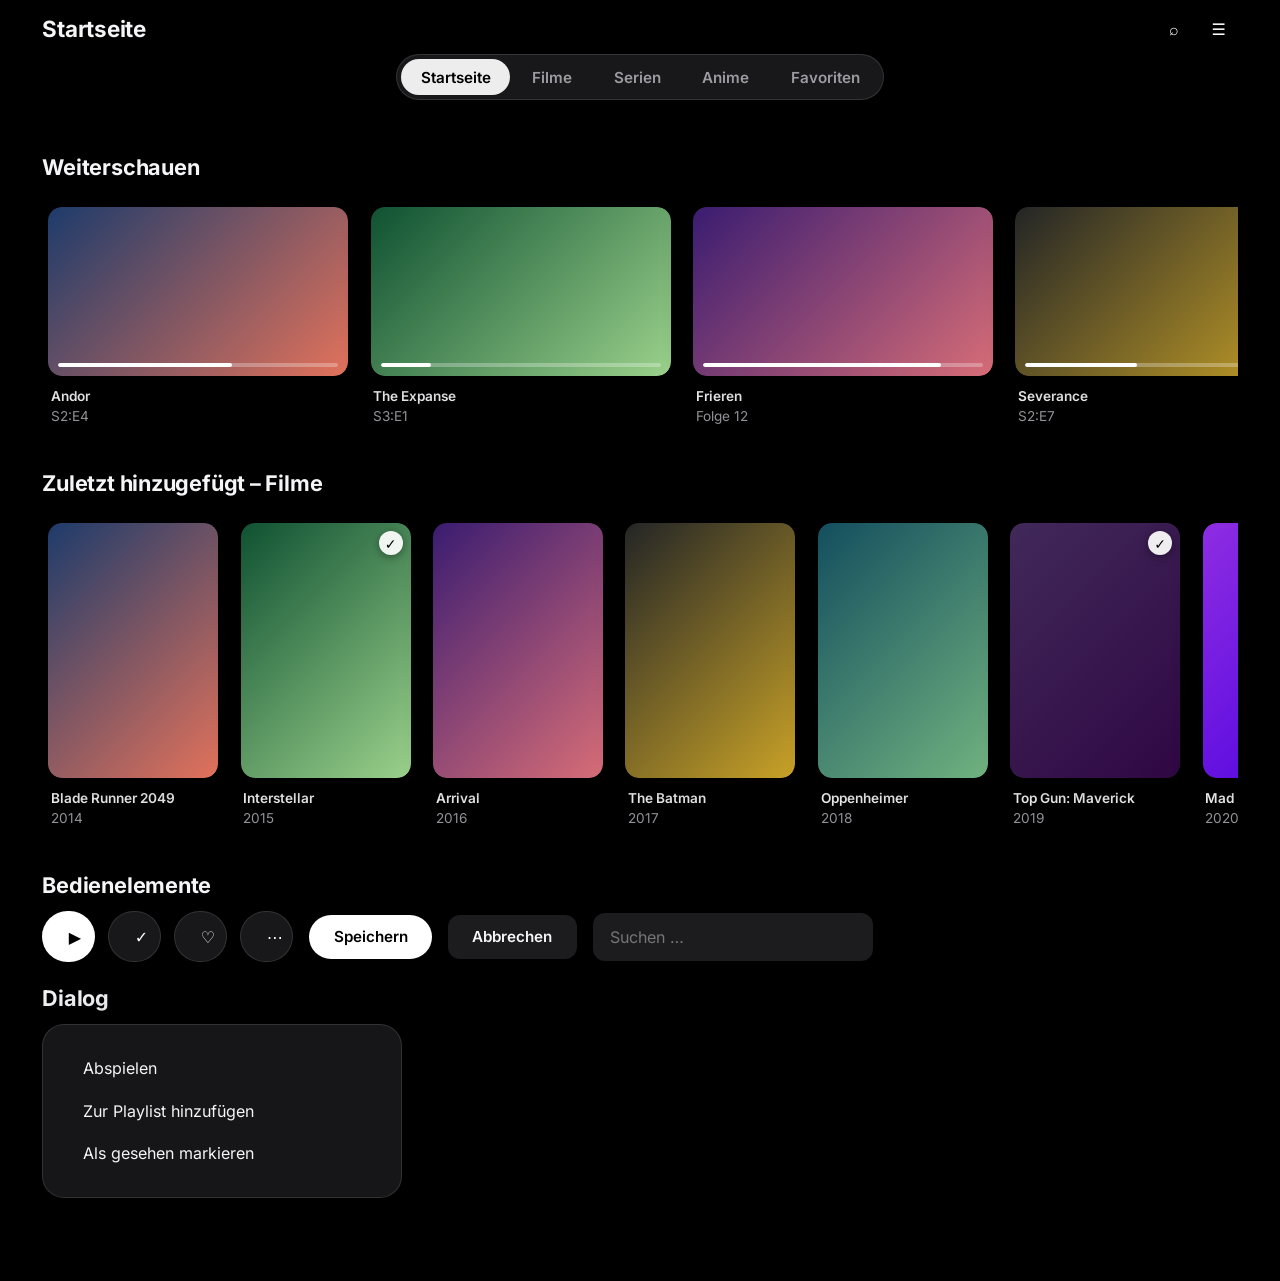
==== preview/index.html @ 48ceb6ac "Erstes Release: Apple-TV-Theme für Jellyfin Co-Authored-By: Claude Opus 5.5 <noreply@anthropic.com> " ====
<!doctype html>
<!--
    Vorschau-Seite: ahmt die Jellyfin-Startseite mit denselben CSS-Klassen nach,
    damit das Theme ohne laufenden Server getestet werden kann.
    Die Bilder sind Farbverläufe als Platzhalter.
    Öffnen: einfach im Browser (lokal) oder per „npx serve .“ im Repo-Ordner.
-->
<html lang="de" class="layout-desktop">
<head>
    <meta charset="utf-8">
    <meta name="viewport" content="width=device-width, initial-scale=1">
    <title>tvOS Theme – Vorschau</title>

    <!-- Minimales Grundgerüst, das Jellyfin sonst selbst mitbringt -->
    <style>
        * { box-sizing: border-box; }
        body { margin: 0; color: #fff; }
        .material-icons { font-family: inherit; font-style: normal; }
        .skinHeader { position: sticky; top: 0; z-index: 10; padding: 0.6em 3.3%; }
        .headerTop { display: flex; align-items: center; justify-content: space-between; }
        .pageTitle { margin: 0; font-size: 1.4em; }
        .headerRight { display: flex; gap: 0.4em; }
        .headerButton { width: 2.4em; height: 2.4em; border: 0; background: none; color: #fff; font-size: 1em; cursor: pointer; }
        .emby-tab-button { border: 0; background: none; font-size: 0.95em; cursor: pointer; }
        .page { padding: 1em 3.3% 4em; }
        .verticalSection { margin-top: 1.4em; }
        .sectionTitle { margin: 0 0 0.6em; }
        .itemsContainer { display: flex; gap: 1.4em; overflow-x: auto; padding: 14px 6px 22px; }
        .card { flex: 0 0 auto; outline: none; cursor: pointer; }
        .overflowBackdropCard { width: 300px; }
        .overflowPortraitCard { width: 170px; }
        .cardScalable { position: relative; }
        .cardPadder-backdrop { padding-bottom: 56.25%; }
        .cardPadder-portrait { padding-bottom: 150%; }
        .cardImageContainer { position: absolute; inset: 0; background-size: cover; }
        .innerCardFooter { position: absolute; left: 0; right: 0; bottom: 0; z-index: 2; }
        .itemProgressBarForeground { height: 100%; }
        .playedIndicator { position: absolute; top: 8px; right: 8px; z-index: 2; width: 24px; height: 24px; border-radius: 50%; display: grid; place-items: center; font-size: 14px; }
        .cardText { white-space: nowrap; overflow: hidden; text-overflow: ellipsis; padding: 0.15em 0.2em; }
        .demoRow { display: flex; gap: 1em; align-items: center; flex-wrap: wrap; }
        .emby-button { border: 0; padding: 0.8em 1.6em; font-size: 0.95em; cursor: pointer; }
        .emby-input { padding: 0.8em 1em; font-size: 1em; width: 280px; }
        .detailButton { width: 3.2em; height: 3.2em; color: #fff; font-size: 1em; cursor: pointer; }
        .mainDetailButtons { display: flex; gap: 0.8em; }
        .dialog { padding: 1.4em 1.6em; max-width: 360px; }
        .actionSheetMenuItem { display: block; padding: 0.7em 0.9em; }
    </style>

    <!-- Das eigentliche Theme -->
    <link rel="stylesheet" href="../theme/apple-tv.css">
</head>
<body>
<div class="backgroundContainer"></div>

<header class="skinHeader">
    <div class="headerTop">
        <h3 class="pageTitle">Startseite</h3>
        <div class="headerRight">
            <button class="headerButton">⌕</button>
            <button class="headerButton">☰</button>
        </div>
    </div>
    <div class="headerTabs sectionTabs">
        <div class="emby-tabs-slider">
            <button class="emby-tab-button emby-tab-button-active">Startseite</button>
            <button class="emby-tab-button">Filme</button>
            <button class="emby-tab-button">Serien</button>
            <button class="emby-tab-button">Anime</button>
            <button class="emby-tab-button">Favoriten</button>
        </div>
    </div>
</header>

<main class="page libraryPage">

    <div class="verticalSection">
        <h2 class="sectionTitle sectionTitle-cards">Weiterschauen</h2>
        <div class="itemsContainer" id="rowResume"></div>
    </div>

    <div class="verticalSection">
        <h2 class="sectionTitle sectionTitle-cards">Zuletzt hinzugefügt – Filme</h2>
        <div class="itemsContainer" id="rowMovies"></div>
    </div>

    <div class="verticalSection">
        <h2 class="sectionTitle">Bedienelemente</h2>
        <div class="demoRow">
            <div class="mainDetailButtons">
                <button class="emby-button detailButton btnPlay">▶</button>
                <button class="emby-button detailButton">✓</button>
                <button class="emby-button detailButton">♡</button>
                <button class="emby-button detailButton">⋯</button>
            </div>
            <button class="emby-button raised button-submit">Speichern</button>
            <button class="emby-button raised">Abbrechen</button>
            <input class="emby-input" placeholder="Suchen …">
        </div>
    </div>

    <div class="verticalSection">
        <h2 class="sectionTitle">Dialog</h2>
        <div class="dialog actionSheet">
            <span class="actionSheetMenuItem">Abspielen</span>
            <span class="actionSheetMenuItem">Zur Playlist hinzufügen</span>
            <span class="actionSheetMenuItem">Als gesehen markieren</span>
        </div>
    </div>
</main>

<script>
    // Platzhalter-Karten erzeugen (Verläufe statt echter Bilder)
    const farben = [
        ["#1d3b6b", "#e2725b"], ["#0f5132", "#9bd18b"], ["#3a1c71", "#d76d77"],
        ["#232526", "#c9a227"], ["#134e5e", "#71b280"], ["#41295a", "#2f0743"],
        ["#8e2de2", "#4a00e0"], ["#cb356b", "#bd3f32"]
    ];

    function karte(titel, info, typ, i, fortschritt) {
        const [a, b] = farben[i % farben.length];
        const padder = typ === "backdrop" ? "cardPadder-backdrop" : "cardPadder-portrait";
        const kartenTyp = typ === "backdrop" ? "overflowBackdropCard" : "overflowPortraitCard";
        const balken = fortschritt
            ? `<div class="innerCardFooter"><div class="itemProgressBar">
                 <div class="itemProgressBarForeground" style="width:${fortschritt}%"></div>
               </div></div>`
            : "";
        const gesehen = !fortschritt && i % 4 === 1
            ? `<div class="playedIndicator"><span class="material-icons">✓</span></div>`
            : "";
        return `
        <div class="card ${kartenTyp}" tabindex="0">
            <div class="cardBox cardBox-bottompadded">
                <div class="cardScalable">
                    <div class="cardPadder ${padder}"></div>
                    <div class="cardImageContainer" style="background:linear-gradient(135deg,${a},${b})"></div>
                    ${gesehen}${balken}
                </div>
                <div class="cardFooter">
                    <div class="cardText cardText-first">${titel}</div>
                    <div class="cardText">${info}</div>
                </div>
            </div>
        </div>`;
    }

    document.getElementById("rowResume").innerHTML = [
        ["Andor", "S2:E4", 62], ["The Expanse", "S3:E1", 18],
        ["Frieren", "Folge 12", 85], ["Severance", "S2:E7", 40],
        ["Dune: Part Two", "1 Std. 12 Min. übrig", 30]
    ].map((k, i) => karte(k[0], k[1], "backdrop", i, k[2])).join("");

    document.getElementById("rowMovies").innerHTML = [
        "Blade Runner 2049", "Interstellar", "Arrival", "The Batman",
        "Oppenheimer", "Top Gun: Maverick", "Mad Max: Fury Road", "Rogue One"
    ].map((t, i) => karte(t, String(2014 + (i % 10)), "portrait", i)).join("");
</script>
</body>
</html>
---- theme/apple-tv.css ----
/* ==========================================================================
   Jellyfin tvOS Theme – Apple-TV-Look für den Jellyfin-Web-Client
   Version: 1.0.0
   Ziel:    Jellyfin 10.9+ (Web-Client)
   Lizenz:  MIT

   Einbinden: Dashboard → Allgemein → „Benutzerdefinierter CSS-Code“
              @import url("<URL zu dieser Datei>");
   ========================================================================== */


/* --------------------------------------------------------------------------
   1. Schrift
   Inter liegt im Repo (fonts/), wird relativ zu dieser Datei geladen –
   kein Google Fonts, keine Drittanbieter-Requests außer dem eigenen Host.
   Auf Apple-Geräten wird automatisch die Systemschrift (SF Pro) verwendet.
   -------------------------------------------------------------------------- */
@font-face {
    font-family: "InterTV";
    src: url("../fonts/inter-latin-wght-normal.woff2") format("woff2");
    font-weight: 100 900;
    font-style: normal;
    font-display: swap;
}


/* --------------------------------------------------------------------------
   2. Variablen – hier lässt sich das Theme anpassen
   -------------------------------------------------------------------------- */
:root {
    /* Farben */
    --tv-bg: #000000;                         /* Seitenhintergrund */
    --tv-surface: #1c1c1e;                    /* Karten-Platzhalter */
    --tv-fill: rgba(118, 118, 128, 0.24);     /* Eingabefelder, Flächen */
    --tv-fill-hover: rgba(118, 118, 128, 0.36);
    --tv-glass: rgba(44, 44, 48, 0.55);       /* „Glas“-Elemente */
    --tv-glass-strong: rgba(28, 28, 30, 0.82);
    --tv-glass-border: rgba(255, 255, 255, 0.12);
    --tv-text: #f5f5f7;                       /* Primärtext */
    --tv-text-2: rgba(235, 235, 245, 0.62);   /* Sekundärtext */
    --tv-text-3: rgba(235, 235, 245, 0.32);   /* Tertiärtext */
    --tv-primary: #ffffff;                    /* Primär-Button (weiß) */
    --tv-on-primary: #000000;
    --tv-tint: #0a84ff;                       /* Akzent (Apple systemBlue) */

    /* Formen */
    --tv-radius-card: 14px;
    --tv-radius-control: 12px;
    --tv-radius-dialog: 22px;
    --tv-radius-pill: 999px;

    /* Effekte */
    --tv-blur: blur(30px) saturate(180%);
    --tv-shadow: 0 10px 28px rgba(0, 0, 0, 0.45);
    --tv-shadow-focus: 0 28px 60px rgba(0, 0, 0, 0.75);
    --tv-focus-scale: 1.08;
    --tv-ease: cubic-bezier(0.2, 0.8, 0.2, 1);
    --tv-duration: 0.35s;

    /* Schrift */
    --tv-font: -apple-system, BlinkMacSystemFont, "SF Pro Display", "InterTV",
               "Segoe UI", system-ui, sans-serif;
}


/* --------------------------------------------------------------------------
   3. Grundlayout
   -------------------------------------------------------------------------- */
html,
body,
.skinBody,
.backgroundContainer {
    background-color: var(--tv-bg) !important;
}

/* Halbtransparenter Hintergrund, wenn Backdrops aktiviert sind */
.backgroundContainer.withBackdrop {
    background-color: rgba(0, 0, 0, 0.78) !important;
}

body,
button,
input,
select,
textarea,
h1, h2, h3, h4,
.emby-button,
.emby-tab-button {
    font-family: var(--tv-font) !important;
    -webkit-font-smoothing: antialiased;
    -moz-osx-font-smoothing: grayscale;
}

body {
    color: var(--tv-text);
}

h1, h2, h3 {
    font-weight: 700;
    letter-spacing: -0.015em;
}

a,
.button-link {
    color: var(--tv-tint);
}

::selection {
    background: rgba(10, 132, 255, 0.45);
}

/* Schlanke Scrollbars */
* {
    scrollbar-width: thin;
    scrollbar-color: rgba(255, 255, 255, 0.22) transparent;
}

::-webkit-scrollbar {
    width: 8px;
    height: 8px;
}

::-webkit-scrollbar-track {
    background: transparent;
}

::-webkit-scrollbar-thumb {
    background: rgba(255, 255, 255, 0.22);
    border-radius: var(--tv-radius-pill);
}


/* --------------------------------------------------------------------------
   4. Kopfzeile & Tab-Leiste (zentrierte Glas-Pille wie in tvOS)
   -------------------------------------------------------------------------- */
.skinHeader {
    background: linear-gradient(to bottom,
                rgba(0, 0, 0, 0.72) 0%,
                rgba(0, 0, 0, 0.35) 60%,
                rgba(0, 0, 0, 0) 100%) !important;
    box-shadow: none !important;
    border: none !important;
}

.pageTitle {
    font-weight: 700;
    letter-spacing: -0.01em;
}

.headerButton,
.paper-icon-button-light {
    border-radius: var(--tv-radius-pill);
    transition: background-color 0.2s ease, transform 0.2s var(--tv-ease);
}

.headerButton:hover,
.paper-icon-button-light:hover {
    background-color: rgba(255, 255, 255, 0.12);
}

/* Tab-Leiste zentrieren */
.headerTabs {
    display: flex;
    justify-content: center;
}

.headerTabs .emby-tabs-slider {
    display: inline-flex;
    gap: 2px;
    padding: 4px;
    margin: 0.4em auto;
    background: var(--tv-glass);
    -webkit-backdrop-filter: var(--tv-blur);
    backdrop-filter: var(--tv-blur);
    border: 1px solid var(--tv-glass-border);
    border-radius: var(--tv-radius-pill);
}

.emby-tab-button {
    padding: 0.55em 1.3em !important;
    border-radius: var(--tv-radius-pill);
    color: var(--tv-text-2) !important;
    font-weight: 600;
    transition: background-color 0.25s ease, color 0.25s ease;
}

.emby-tab-button:hover {
    color: var(--tv-text) !important;
    background-color: rgba(255, 255, 255, 0.08);
}

.emby-tab-button-active,
.emby-tab-button-active:hover,
.emby-tab-button.emby-button-focus {
    background-color: rgba(255, 255, 255, 0.92) !important;
    color: #000000 !important;
}

/* Unterstrich-Indikator von Jellyfin ausblenden */
.emby-tab-button::after,
.emby-tab-button-active::after {
    display: none !important;
}


/* --------------------------------------------------------------------------
   5. Seitenmenü (Drawer)
   -------------------------------------------------------------------------- */
.mainDrawer {
    background: var(--tv-glass-strong) !important;
    -webkit-backdrop-filter: var(--tv-blur);
    backdrop-filter: var(--tv-blur);
    border-right: 1px solid var(--tv-glass-border);
}

.navMenuOption {
    margin: 2px 10px;
    border-radius: var(--tv-radius-control);
    transition: background-color 0.2s ease;
}

.navMenuOption:hover {
    background-color: rgba(255, 255, 255, 0.08) !important;
}

.navMenuOption-selected,
.navMenuOption-selected:hover {
    background-color: rgba(255, 255, 255, 0.92) !important;
    color: #000000 !important;
}

.navMenuOption-selected .navMenuOptionIcon {
    color: #000000 !important;
}

.sidebarHeader {
    color: var(--tv-text-3);
    font-weight: 600;
    text-transform: none;
}


/* --------------------------------------------------------------------------
   6. Abschnittstitel & Reihen
   -------------------------------------------------------------------------- */
.sectionTitle,
.sectionTitle-cards {
    font-size: 1.35em;
    font-weight: 700;
    letter-spacing: -0.01em;
    color: var(--tv-text);
}

.sectionTitleTextButton .material-icons {
    color: var(--tv-text-3);
}

/* Etwas mehr Luft zwischen den Reihen */
.verticalSection {
    margin-bottom: 1.2em;
}

/* Scroll-Pfeile als Glas-Kreise */
.emby-scrollbuttons-button {
    background: var(--tv-glass) !important;
    -webkit-backdrop-filter: var(--tv-blur);
    backdrop-filter: var(--tv-blur);
    border: 1px solid var(--tv-glass-border);
    border-radius: var(--tv-radius-pill);
}


/* --------------------------------------------------------------------------
   7. Karten (Poster, Thumbs, Episoden)
   Fokus-Effekt: anheben, vergrößern, Lichtreflex – wie auf dem Apple TV
   -------------------------------------------------------------------------- */
.cardBox {
    transition: transform var(--tv-duration) var(--tv-ease);
}

.cardScalable,
.cardImageContainer,
.cardContent,
.cardOverlayContainer,
.cardImage,
.cardPadder {
    border-radius: var(--tv-radius-card) !important;
}

.cardScalable {
    overflow: hidden;
    background-color: var(--tv-surface);
    box-shadow: var(--tv-shadow);
    transition: transform var(--tv-duration) var(--tv-ease),
                box-shadow var(--tv-duration) var(--tv-ease);
}

/* Lichtreflex, der bei Fokus/Hover sichtbar wird */
.cardScalable::after {
    content: "";
    position: absolute;
    inset: 0;
    z-index: 3;
    border-radius: inherit;
    background: linear-gradient(135deg,
                rgba(255, 255, 255, 0.22) 0%,
                rgba(255, 255, 255, 0.04) 40%,
                rgba(255, 255, 255, 0) 60%);
    opacity: 0;
    pointer-events: none;
    transition: opacity var(--tv-duration) var(--tv-ease);
}

.card:hover .cardScalable,
.card:focus .cardScalable,
.card:focus-within .cardScalable {
    transform: scale(var(--tv-focus-scale)) translateY(-4px);
    box-shadow: var(--tv-shadow-focus);
}

.card:hover .cardScalable::after,
.card:focus .cardScalable::after,
.card:focus-within .cardScalable::after {
    opacity: 1;
}

/* Jellyfins eigene Fokus-Vergrößerung und Rahmen (TV-Layout) neutralisieren */
.card:focus .cardBox.cardBox-focustransform {
    transform: none !important;
}

.card-focuscontent,
.card:focus .card-focuscontent {
    border-color: transparent !important;
}

.card:focus {
    outline: none;
}

/* Overlay mit Play-/Mehr-Buttons */
.cardOverlayContainer {
    background: linear-gradient(to top,
                rgba(0, 0, 0, 0.65) 0%,
                rgba(0, 0, 0, 0) 60%) !important;
}

.cardOverlayButton {
    background: var(--tv-glass) !important;
    -webkit-backdrop-filter: var(--tv-blur);
    backdrop-filter: var(--tv-blur);
    border-radius: var(--tv-radius-pill) !important;
}

/* Text unter den Karten */
.cardText {
    color: var(--tv-text-2);
    font-size: 0.85em;
}

.cardText-first {
    color: var(--tv-text);
    font-weight: 600;
}

.cardFooter {
    padding-top: 0.6em;
}

/* Fortschrittsbalken */
.itemProgressBar {
    height: 4px !important;
    margin: 0 10px 9px;
    border-radius: var(--tv-radius-pill);
    background: rgba(255, 255, 255, 0.28) !important;
    overflow: hidden;
}

.itemProgressBarForeground {
    background-color: #ffffff !important;
    border-radius: var(--tv-radius-pill);
}

/* „Gesehen“-Haken und Zähler */
.playedIndicator,
.countIndicator {
    background: rgba(255, 255, 255, 0.92) !important;
    color: #000000 !important;
    box-shadow: 0 2px 8px rgba(0, 0, 0, 0.4);
}

.playedIndicator .material-icons,
.countIndicator .material-icons {
    color: #000000 !important;
}

/* Kartenhintergrund ohne Bild (Platzhalter) */
.defaultCardBackground {
    background: linear-gradient(160deg, #2c2c2e, #1c1c1e) !important;
}


/* --------------------------------------------------------------------------
   8. Detailseite (Film / Serie)
   Großes Backdrop, weicher Verlauf ins Schwarz, Pill-Buttons
   -------------------------------------------------------------------------- */
.layout-desktop .itemBackdrop,
.layout-tv .itemBackdrop {
    height: 62vh !important;
}

.itemBackdrop {
    -webkit-mask-image: linear-gradient(to bottom, #000 45%, transparent 100%);
    mask-image: linear-gradient(to bottom, #000 45%, transparent 100%);
}

/* Dunkles Band unter dem Backdrop entfernen */
.detailRibbon,
.detailPagePrimaryContainer {
    background: transparent !important;
}

.itemName,
.parentNameLast {
    font-weight: 800;
    letter-spacing: -0.02em;
}

.itemMiscInfo,
.itemMiscInfo-primary,
.itemMiscInfo-secondary {
    color: var(--tv-text-2);
}

.overview {
    color: var(--tv-text-2);
    line-height: 1.5;
}

/* Runde Glas-Buttons */
.mainDetailButtons .detailButton {
    background: var(--tv-glass) !important;
    -webkit-backdrop-filter: var(--tv-blur);
    backdrop-filter: var(--tv-blur);
    border: 1px solid var(--tv-glass-border);
    border-radius: var(--tv-radius-pill) !important;
    transition: transform 0.25s var(--tv-ease), background-color 0.25s ease;
}

.mainDetailButtons .detailButton:hover,
.mainDetailButtons .detailButton:focus {
    background: rgba(255, 255, 255, 0.2) !important;
    transform: scale(1.06);
}

/* Abspielen/Fortsetzen: weiße Pille */
.mainDetailButtons .btnPlay,
.mainDetailButtons .btnResume,
.mainDetailButtons .btnReplay {
    background: var(--tv-primary) !important;
    color: var(--tv-on-primary) !important;
    border-color: transparent;
}

.mainDetailButtons .btnPlay:hover,
.mainDetailButtons .btnResume:hover,
.mainDetailButtons .btnReplay:hover {
    background: #e5e5ea !important;
}

.mainDetailButtons .btnPlay .material-icons,
.mainDetailButtons .btnResume .material-icons,
.mainDetailButtons .btnReplay .material-icons {
    color: var(--tv-on-primary) !important;
}

/* Genre-/Studio-Links */
.itemDetailsGroup .textValue a,
.itemGenres a {
    color: var(--tv-text);
}

/* Besetzung: runde Porträts */
#castContent .cardScalable,
.peopleSection .cardScalable {
    border-radius: 50% !important;
}

#castContent .cardImageContainer,
.peopleSection .cardImageContainer {
    border-radius: 50% !important;
}


/* --------------------------------------------------------------------------
   9. Buttons
   -------------------------------------------------------------------------- */
.emby-button.raised {
    background: var(--tv-fill) !important;
    color: var(--tv-text) !important;
    border-radius: var(--tv-radius-control) !important;
    font-weight: 600;
    box-shadow: none !important;
}

.emby-button.raised:hover {
    background: var(--tv-fill-hover) !important;
}

.emby-button.button-submit,
.emby-button.raised.button-submit {
    background: var(--tv-primary) !important;
    color: var(--tv-on-primary) !important;
    border-radius: var(--tv-radius-pill) !important;
}

.emby-button.button-submit:hover {
    background: #e5e5ea !important;
}

.emby-button.button-flat:hover {
    background-color: rgba(255, 255, 255, 0.08);
    border-radius: var(--tv-radius-control);
}

.emby-button:focus-visible {
    outline: 2px solid rgba(255, 255, 255, 0.85);
    outline-offset: 2px;
}


/* --------------------------------------------------------------------------
   10. Formulare
   -------------------------------------------------------------------------- */
.emby-input,
.emby-textarea,
.emby-select-withcolor {
    background: var(--tv-fill) !important;
    color: var(--tv-text) !important;
    border: 1px solid transparent !important;
    border-radius: var(--tv-radius-control) !important;
    transition: box-shadow 0.2s ease, background-color 0.2s ease;
}

.emby-input:focus,
.emby-textarea:focus,
.emby-select-withcolor:focus {
    background: var(--tv-fill-hover) !important;
    border-color: transparent !important;
    box-shadow: 0 0 0 2px rgba(255, 255, 255, 0.55);
}

.inputLabel,
.selectLabel,
.textareaLabel,
.fieldDescription {
    color: var(--tv-text-2);
}

.inputLabelFocused,
.selectLabelFocused,
.textareaLabelFocused {
    color: var(--tv-text) !important;
}

/* Checkboxen */
.emby-checkbox:checked + span + .checkboxOutline {
    background-color: var(--tv-tint) !important;
    border-color: var(--tv-tint) !important;
}

.emby-checkbox:focus:not(:checked) + span + .checkboxOutline {
    border-color: rgba(255, 255, 255, 0.6) !important;
}


/* --------------------------------------------------------------------------
   11. Dialoge, Aktionsmenüs, Toasts
   -------------------------------------------------------------------------- */
.dialog:not(.dialog-fullscreen),
.actionSheet {
    background: var(--tv-glass-strong) !important;
    -webkit-backdrop-filter: var(--tv-blur);
    backdrop-filter: var(--tv-blur);
    border: 1px solid var(--tv-glass-border);
    border-radius: var(--tv-radius-dialog) !important;
    box-shadow: 0 30px 80px rgba(0, 0, 0, 0.6);
}

.dialog-fullscreen {
    background: var(--tv-bg) !important;
}

.formDialogHeader,
.formDialogFooter {
    background: transparent !important;
    border-color: var(--tv-glass-border) !important;
}

.actionSheetMenuItem {
    border-radius: var(--tv-radius-control);
}

.actionSheetMenuItem:hover,
.actionSheetMenuItem:focus {
    background-color: rgba(255, 255, 255, 0.1) !important;
}

.toast {
    background: var(--tv-glass-strong) !important;
    -webkit-backdrop-filter: var(--tv-blur);
    backdrop-filter: var(--tv-blur);
    color: var(--tv-text) !important;
    border: 1px solid var(--tv-glass-border);
    border-radius: var(--tv-radius-pill) !important;
}


/* --------------------------------------------------------------------------
   12. Listen (Einstellungen, Episodenlisten)
   -------------------------------------------------------------------------- */
.listItem {
    border-radius: var(--tv-radius-control);
    transition: background-color 0.2s ease;
}

.listItem:hover,
.listItem:focus {
    background-color: rgba(255, 255, 255, 0.06);
}

.listItemImage {
    border-radius: 10px;
    overflow: hidden;
}

.paperList {
    background: var(--tv-surface) !important;
    border-radius: var(--tv-radius-card);
    overflow: hidden;
}


/* --------------------------------------------------------------------------
   13. Videoplayer (OSD)
   -------------------------------------------------------------------------- */
.osdHeader {
    background: linear-gradient(to bottom,
                rgba(0, 0, 0, 0.7), rgba(0, 0, 0, 0)) !important;
}

.videoOsdBottom {
    background: linear-gradient(to top,
                rgba(0, 0, 0, 0.8) 0%,
                rgba(0, 0, 0, 0.4) 60%,
                rgba(0, 0, 0, 0) 100%) !important;
}

.osdTitle,
.osdMediaInfo {
    font-weight: 700;
}

.osdSecondaryMediaInfo,
.osdTimeText {
    color: var(--tv-text-2);
}

/* Fortschritts- und Lautstärkeregler: weiß wie bei tvOS */
.mdl-slider-background-lower {
    background-color: #ffffff !important;
}

.mdl-slider-background-upper {
    background-color: rgba(255, 255, 255, 0.3) !important;
}

.mdl-slider::-webkit-slider-thumb {
    background: #ffffff !important;
    box-shadow: 0 2px 8px rgba(0, 0, 0, 0.5);
}

.mdl-slider::-moz-range-thumb {
    background: #ffffff !important;
    border: none;
}

.sliderBubble {
    background: var(--tv-glass-strong) !important;
    -webkit-backdrop-filter: var(--tv-blur);
    backdrop-filter: var(--tv-blur);
    border-radius: var(--tv-radius-control) !important;
}


/* --------------------------------------------------------------------------
   14. Anpassungen für Layouts & Barrierefreiheit
   -------------------------------------------------------------------------- */

/* Touch-Geräte: kein Hover-Zoom, nur dezentes Feedback */
@media (hover: none) {
    .card:hover .cardScalable {
        transform: none;
        box-shadow: var(--tv-shadow);
    }

    .card:hover .cardScalable::after {
        opacity: 0;
    }
}

/* Mobil: kleinere Radien, Tab-Leiste darf scrollen */
.layout-mobile {
    --tv-radius-card: 10px;
}

.layout-mobile .headerTabs .emby-tabs-slider {
    max-width: calc(100vw - 2em);
    overflow-x: auto;
}

/* Fernseher (TV-Layout): etwas stärkerer Fokus-Effekt */
.layout-tv {
    --tv-focus-scale: 1.12;
}

/* Reduzierte Bewegung respektieren */
@media (prefers-reduced-motion: reduce) {
    .cardBox,
    .cardScalable,
    .cardScalable::after,
    .mainDetailButtons .detailButton {
        transition: none !important;
    }

    .card:hover .cardScalable,
    .card:focus .cardScalable,
    .card:focus-within .cardScalable {
        transform: none;
    }
}

/* Fallback ohne backdrop-filter: deckendere Flächen */
@supports not ((backdrop-filter: blur(1px)) or (-webkit-backdrop-filter: blur(1px))) {
    :root {
        --tv-glass: rgba(44, 44, 48, 0.92);
        --tv-glass-strong: rgba(28, 28, 30, 0.97);
    }
}
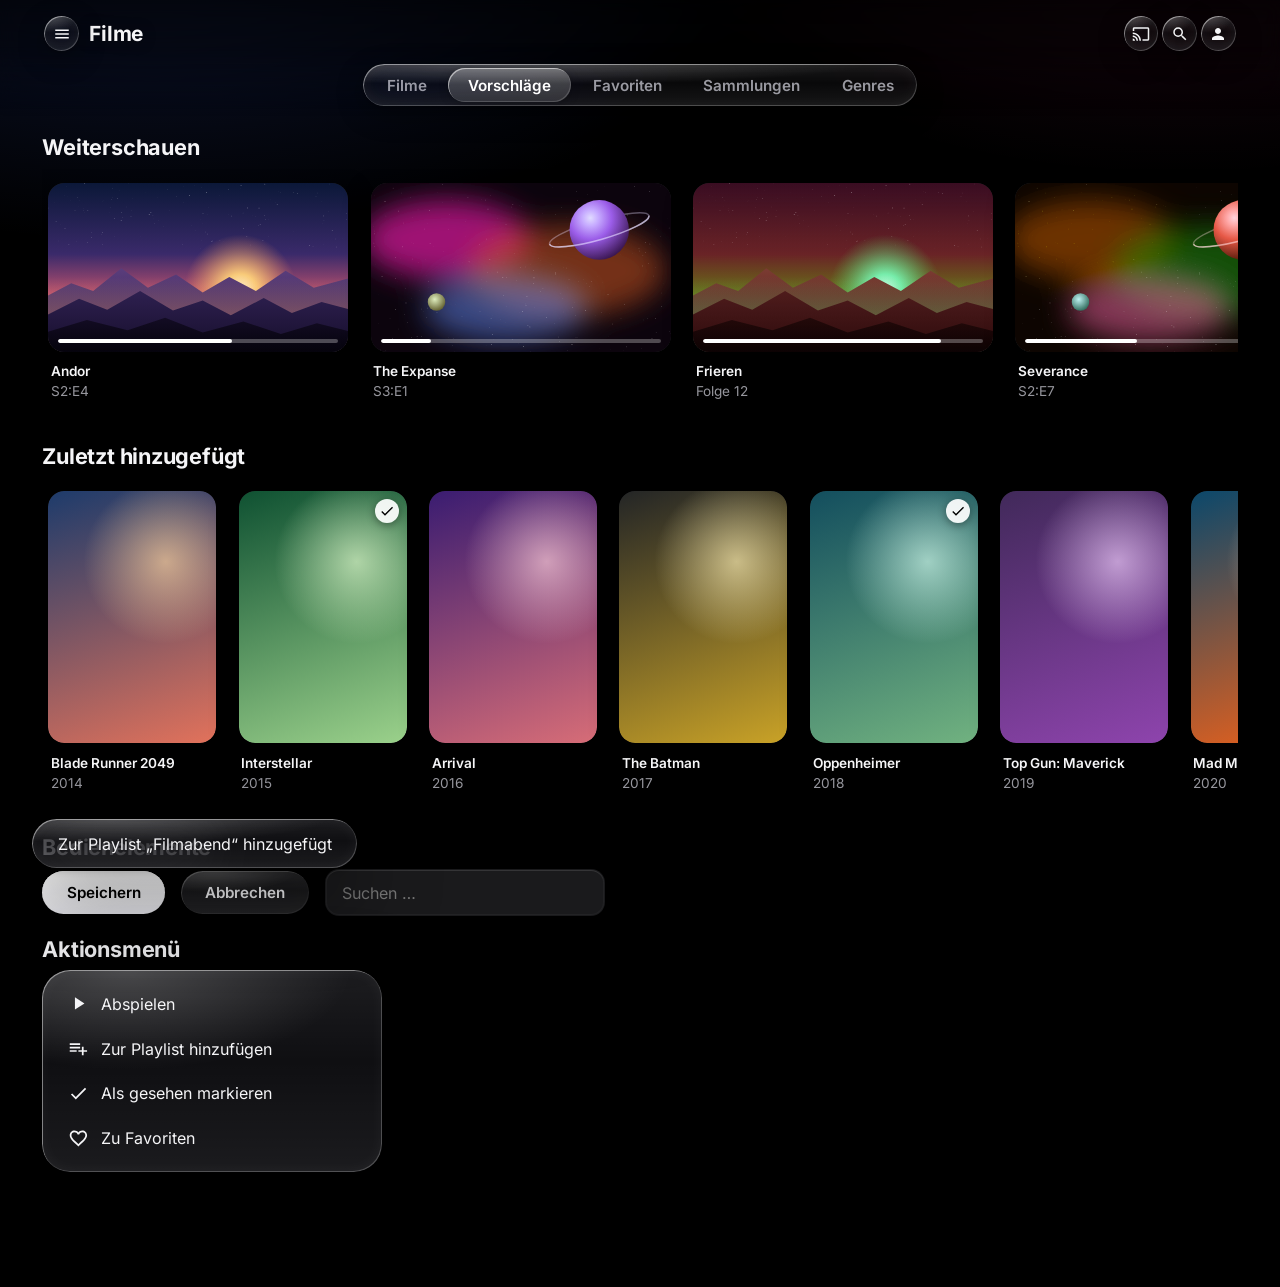
==== commit fb814cee: "Liquid-Glass-Optik (v1.1.0) - Glas-Material mit Unschärfe, Tönung, Glanz und Lichtkanten - Scroll-Ka" ====
--- a/preview/index.html
+++ b/preview/index.html
@@ -1,52 +1,16 @@
 <!doctype html>
 <!--
-    Vorschau-Seite: ahmt die Jellyfin-Startseite mit denselben CSS-Klassen nach,
-    damit das Theme ohne laufenden Server getestet werden kann.
-    Die Bilder sind Farbverläufe als Platzhalter.
-    Öffnen: einfach im Browser (lokal) oder per „npx serve .“ im Repo-Ordner.
+    Vorschau: Bibliothek „Filme“ mit Reihen, Bedienelementen und Dialog.
+    Ahmt Jellyfin mit denselben CSS-Klassen nach, damit das Theme ohne
+    Server getestet werden kann. Bilder sind Platzhalter aus assets/.
+    Weitere Seiten: detail.html, player.html
 -->
 <html lang="de" class="layout-desktop">
 <head>
     <meta charset="utf-8">
     <meta name="viewport" content="width=device-width, initial-scale=1">
     <title>tvOS Theme – Vorschau</title>
-
-    <!-- Minimales Grundgerüst, das Jellyfin sonst selbst mitbringt -->
-    <style>
-        * { box-sizing: border-box; }
-        body { margin: 0; color: #fff; }
-        .material-icons { font-family: inherit; font-style: normal; }
-        .skinHeader { position: sticky; top: 0; z-index: 10; padding: 0.6em 3.3%; }
-        .headerTop { display: flex; align-items: center; justify-content: space-between; }
-        .pageTitle { margin: 0; font-size: 1.4em; }
-        .headerRight { display: flex; gap: 0.4em; }
-        .headerButton { width: 2.4em; height: 2.4em; border: 0; background: none; color: #fff; font-size: 1em; cursor: pointer; }
-        .emby-tab-button { border: 0; background: none; font-size: 0.95em; cursor: pointer; }
-        .page { padding: 1em 3.3% 4em; }
-        .verticalSection { margin-top: 1.4em; }
-        .sectionTitle { margin: 0 0 0.6em; }
-        .itemsContainer { display: flex; gap: 1.4em; overflow-x: auto; padding: 14px 6px 22px; }
-        .card { flex: 0 0 auto; outline: none; cursor: pointer; }
-        .overflowBackdropCard { width: 300px; }
-        .overflowPortraitCard { width: 170px; }
-        .cardScalable { position: relative; }
-        .cardPadder-backdrop { padding-bottom: 56.25%; }
-        .cardPadder-portrait { padding-bottom: 150%; }
-        .cardImageContainer { position: absolute; inset: 0; background-size: cover; }
-        .innerCardFooter { position: absolute; left: 0; right: 0; bottom: 0; z-index: 2; }
-        .itemProgressBarForeground { height: 100%; }
-        .playedIndicator { position: absolute; top: 8px; right: 8px; z-index: 2; width: 24px; height: 24px; border-radius: 50%; display: grid; place-items: center; font-size: 14px; }
-        .cardText { white-space: nowrap; overflow: hidden; text-overflow: ellipsis; padding: 0.15em 0.2em; }
-        .demoRow { display: flex; gap: 1em; align-items: center; flex-wrap: wrap; }
-        .emby-button { border: 0; padding: 0.8em 1.6em; font-size: 0.95em; cursor: pointer; }
-        .emby-input { padding: 0.8em 1em; font-size: 1em; width: 280px; }
-        .detailButton { width: 3.2em; height: 3.2em; color: #fff; font-size: 1em; cursor: pointer; }
-        .mainDetailButtons { display: flex; gap: 0.8em; }
-        .dialog { padding: 1.4em 1.6em; max-width: 360px; }
-        .actionSheetMenuItem { display: block; padding: 0.7em 0.9em; }
-    </style>
-
-    <!-- Das eigentliche Theme -->
+    <link rel="stylesheet" href="preview.css">
     <link rel="stylesheet" href="../theme/apple-tv.css">
 </head>
 <body>
@@ -54,19 +18,23 @@
 
 <header class="skinHeader">
     <div class="headerTop">
-        <h3 class="pageTitle">Startseite</h3>
+        <div class="headerLeft">
+            <button class="headerButton mainDrawerButton" title="Menü"><span data-icon="menu"></span></button>
+            <h3 class="pageTitle">Filme</h3>
+        </div>
         <div class="headerRight">
-            <button class="headerButton">⌕</button>
-            <button class="headerButton">☰</button>
+            <button class="headerButton headerCastButton" title="Wiedergabe auf"><span data-icon="cast"></span></button>
+            <button class="headerButton headerSearchButton" title="Suche"><span data-icon="search"></span></button>
+            <button class="headerButton headerUserButton" title="Benutzer"><span data-icon="person"></span></button>
         </div>
     </div>
     <div class="headerTabs sectionTabs">
         <div class="emby-tabs-slider">
-            <button class="emby-tab-button emby-tab-button-active">Startseite</button>
             <button class="emby-tab-button">Filme</button>
-            <button class="emby-tab-button">Serien</button>
-            <button class="emby-tab-button">Anime</button>
+            <button class="emby-tab-button emby-tab-button-active">Vorschläge</button>
             <button class="emby-tab-button">Favoriten</button>
+            <button class="emby-tab-button">Sammlungen</button>
+            <button class="emby-tab-button">Genres</button>
         </div>
     </div>
 </header>
@@ -79,19 +47,13 @@
     </div>
 
     <div class="verticalSection">
-        <h2 class="sectionTitle sectionTitle-cards">Zuletzt hinzugefügt – Filme</h2>
-        <div class="itemsContainer" id="rowMovies"></div>
+        <h2 class="sectionTitle sectionTitle-cards">Zuletzt hinzugefügt</h2>
+        <div class="itemsContainer" id="rowLatest"></div>
     </div>
 
     <div class="verticalSection">
         <h2 class="sectionTitle">Bedienelemente</h2>
         <div class="demoRow">
-            <div class="mainDetailButtons">
-                <button class="emby-button detailButton btnPlay">▶</button>
-                <button class="emby-button detailButton">✓</button>
-                <button class="emby-button detailButton">♡</button>
-                <button class="emby-button detailButton">⋯</button>
-            </div>
             <button class="emby-button raised button-submit">Speichern</button>
             <button class="emby-button raised">Abbrechen</button>
             <input class="emby-input" placeholder="Suchen …">
@@ -99,61 +61,34 @@
     </div>
 
     <div class="verticalSection">
-        <h2 class="sectionTitle">Dialog</h2>
+        <h2 class="sectionTitle">Aktionsmenü</h2>
         <div class="dialog actionSheet">
-            <span class="actionSheetMenuItem">Abspielen</span>
-            <span class="actionSheetMenuItem">Zur Playlist hinzufügen</span>
-            <span class="actionSheetMenuItem">Als gesehen markieren</span>
+            <span class="actionSheetMenuItem"><span data-icon="play_arrow"></span>Abspielen</span>
+            <span class="actionSheetMenuItem"><span data-icon="playlist_add"></span>Zur Playlist hinzufügen</span>
+            <span class="actionSheetMenuItem"><span data-icon="check"></span>Als gesehen markieren</span>
+            <span class="actionSheetMenuItem"><span data-icon="favorite_border"></span>Zu Favoriten</span>
         </div>
     </div>
 </main>
 
+<div class="toast">Zur Playlist „Filmabend“ hinzugefügt</div>
+
+<script src="preview.js"></script>
 <script>
-    // Platzhalter-Karten erzeugen (Verläufe statt echter Bilder)
-    const farben = [
-        ["#1d3b6b", "#e2725b"], ["#0f5132", "#9bd18b"], ["#3a1c71", "#d76d77"],
-        ["#232526", "#c9a227"], ["#134e5e", "#71b280"], ["#41295a", "#2f0743"],
-        ["#8e2de2", "#4a00e0"], ["#cb356b", "#bd3f32"]
-    ];
+    reihe("rowResume", [
+        { titel: "Andor", info: "S2:E4", fortschritt: 62 },
+        { titel: "The Expanse", info: "S3:E1", fortschritt: 18 },
+        { titel: "Frieren", info: "Folge 12", fortschritt: 85 },
+        { titel: "Severance", info: "S2:E7", fortschritt: 40 },
+        { titel: "Dune: Part Two", info: "1 Std. 12 Min. übrig", fortschritt: 30 }
+    ].map((k, i) => ({ ...k, typ: "backdrop", index: i })));
 
-    function karte(titel, info, typ, i, fortschritt) {
-        const [a, b] = farben[i % farben.length];
-        const padder = typ === "backdrop" ? "cardPadder-backdrop" : "cardPadder-portrait";
-        const kartenTyp = typ === "backdrop" ? "overflowBackdropCard" : "overflowPortraitCard";
-        const balken = fortschritt
-            ? `<div class="innerCardFooter"><div class="itemProgressBar">
-                 <div class="itemProgressBarForeground" style="width:${fortschritt}%"></div>
-               </div></div>`
-            : "";
-        const gesehen = !fortschritt && i % 4 === 1
-            ? `<div class="playedIndicator"><span class="material-icons">✓</span></div>`
-            : "";
-        return `
-        <div class="card ${kartenTyp}" tabindex="0">
-            <div class="cardBox cardBox-bottompadded">
-                <div class="cardScalable">
-                    <div class="cardPadder ${padder}"></div>
-                    <div class="cardImageContainer" style="background:linear-gradient(135deg,${a},${b})"></div>
-                    ${gesehen}${balken}
-                </div>
-                <div class="cardFooter">
-                    <div class="cardText cardText-first">${titel}</div>
-                    <div class="cardText">${info}</div>
-                </div>
-            </div>
-        </div>`;
-    }
-
-    document.getElementById("rowResume").innerHTML = [
-        ["Andor", "S2:E4", 62], ["The Expanse", "S3:E1", 18],
-        ["Frieren", "Folge 12", 85], ["Severance", "S2:E7", 40],
-        ["Dune: Part Two", "1 Std. 12 Min. übrig", 30]
-    ].map((k, i) => karte(k[0], k[1], "backdrop", i, k[2])).join("");
-
-    document.getElementById("rowMovies").innerHTML = [
+    reihe("rowLatest", [
         "Blade Runner 2049", "Interstellar", "Arrival", "The Batman",
         "Oppenheimer", "Top Gun: Maverick", "Mad Max: Fury Road", "Rogue One"
-    ].map((t, i) => karte(t, String(2014 + (i % 10)), "portrait", i)).join("");
+    ].map((titel, i) => ({ titel, info: String(2014 + i), index: i, gesehen: i % 3 === 1 })));
+
+    iconsEinsetzen();
 </script>
 </body>
 </html>
--- a/preview/preview.css
+++ b/preview/preview.css
@@ -0,0 +1,381 @@
+/* ==========================================================================
+   Vorschau-Grundgerüst
+   Bildet nur das Layout nach, das Jellyfin selbst mitbringt (Positionen,
+   Größen). Das Aussehen kommt ausschließlich aus theme/apple-tv.css.
+   ========================================================================== */
+
+* { box-sizing: border-box; }
+
+body {
+    margin: 0;
+    min-height: 100vh;
+    color: #ffffff;
+}
+
+.icon {
+    display: block;
+    width: 1.5em;
+    height: 1.5em;
+    fill: currentColor;
+}
+
+.backgroundContainer {
+    position: fixed;
+    inset: 0;
+}
+
+/* Seiten liegen wie in Jellyfin positioniert über dem Hintergrund */
+.page {
+    position: relative;
+}
+
+/* ---------- Kopfzeile ---------- */
+.skinHeader {
+    position: fixed;
+    top: 0;
+    left: 0;
+    right: 0;
+    z-index: 999;
+    padding: 0.5em 3.3% 0.3em;
+}
+
+.headerTop {
+    display: flex;
+    align-items: center;
+    justify-content: space-between;
+    min-height: 3.2em;
+}
+
+.headerLeft,
+.headerRight {
+    display: flex;
+    align-items: center;
+}
+
+.pageTitle {
+    margin: 0 0 0 0.4em;
+    font-size: 1.3em;
+}
+
+.headerButton {
+    display: grid;
+    place-items: center;
+    width: 2.6em;
+    height: 2.6em;
+    padding: 0;
+    color: #ffffff;
+    cursor: pointer;
+}
+
+.headerButton .icon {
+    width: 1.35em;
+    height: 1.35em;
+}
+
+.emby-tab-button {
+    border: 0;
+    font-size: 0.95em;
+    cursor: pointer;
+    white-space: nowrap;
+}
+
+/* ---------- Seiten & Reihen ---------- */
+.page {
+    padding: 8.4em 3.3% 6em;
+}
+
+.sectionTitle {
+    margin: 0 0 0.4em;
+}
+
+.itemsContainer {
+    display: flex;
+    gap: 1.4em;
+    overflow-x: auto;
+    padding: 14px 6px 22px;
+    scrollbar-width: none;
+}
+
+.card {
+    flex: 0 0 auto;
+    cursor: pointer;
+}
+
+.overflowBackdropCard { width: 300px; }
+.overflowPortraitCard { width: 168px; }
+.overflowSquareCard  { width: 128px; }
+
+.cardScalable { position: relative; }
+.cardPadder-backdrop { padding-bottom: 56.25%; }
+.cardPadder-portrait { padding-bottom: 150%; }
+.cardPadder-square   { padding-bottom: 100%; }
+
+.cardImageContainer {
+    position: absolute;
+    inset: 0;
+    background-size: cover;
+    background-position: center;
+}
+
+.cardOverlayContainer {
+    position: absolute;
+    inset: 0;
+    z-index: 2;
+    display: flex;
+    align-items: flex-end;
+    justify-content: flex-end;
+    gap: 0.4em;
+    padding: 0.7em;
+    opacity: 0;
+    transition: opacity 0.2s;
+}
+
+.card:hover .cardOverlayContainer { opacity: 1; }
+
+.cardOverlayButton {
+    display: grid;
+    place-items: center;
+    width: 2.4em;
+    height: 2.4em;
+    padding: 0;
+    cursor: pointer;
+}
+
+.cardOverlayButton .icon {
+    width: 1.2em;
+    height: 1.2em;
+}
+
+.innerCardFooter {
+    position: absolute;
+    left: 0;
+    right: 0;
+    bottom: 0;
+    z-index: 2;
+}
+
+.itemProgressBarForeground { height: 100%; }
+
+.playedIndicator {
+    position: absolute;
+    top: 8px;
+    right: 8px;
+    z-index: 2;
+    display: grid;
+    place-items: center;
+    width: 24px;
+    height: 24px;
+    border-radius: 50%;
+}
+
+.playedIndicator .icon {
+    width: 16px;
+    height: 16px;
+}
+
+.cardText {
+    padding: 0.15em 0.2em;
+    white-space: nowrap;
+    overflow: hidden;
+    text-overflow: ellipsis;
+}
+
+/* ---------- Bedienelemente ---------- */
+.demoRow {
+    display: flex;
+    flex-wrap: wrap;
+    align-items: center;
+    gap: 1em;
+}
+
+.emby-button {
+    display: inline-flex;
+    align-items: center;
+    gap: 0.5em;
+    border: 0;
+    padding: 0.8em 1.6em;
+    font-size: 0.95em;
+    cursor: pointer;
+}
+
+.emby-input {
+    width: 280px;
+    padding: 0.8em 1em;
+    font-size: 1em;
+}
+
+.dialog {
+    max-width: 340px;
+    padding: 0.7em;
+}
+
+.actionSheetMenuItem {
+    display: flex;
+    align-items: center;
+    gap: 0.8em;
+    padding: 0.75em 0.9em;
+    cursor: pointer;
+}
+
+.actionSheetMenuItem .icon {
+    width: 1.3em;
+    height: 1.3em;
+}
+
+.toast {
+    position: fixed;
+    left: 2em;
+    bottom: 2em;
+    z-index: 1000;
+    padding: 0.9em 1.6em;
+}
+
+/* ---------- Detailseite ---------- */
+.page.itemDetailPage {
+    padding: 0;
+}
+
+.itemBackdrop {
+    height: 40vh;
+    background-size: cover;
+    background-position: center 70%;
+}
+
+.detailPagePrimaryContainer {
+    position: relative;
+    margin-top: -11em;
+    padding: 0 3.3%;
+}
+
+.detailRibbon {
+    display: flex;
+    flex-wrap: wrap;
+    align-items: flex-end;
+    justify-content: space-between;
+    gap: 1.5em;
+}
+
+.itemName {
+    margin: 0 0 0.15em;
+    font-size: 3.2em;
+}
+
+.itemMiscInfo {
+    display: flex;
+    gap: 0.9em;
+    margin: 0.2em 0;
+}
+
+.mainDetailButtons {
+    display: flex;
+    gap: 0.7em;
+}
+
+.detailButton {
+    display: grid;
+    place-items: center;
+    width: 3.4em;
+    height: 3.4em;
+    padding: 0;
+    cursor: pointer;
+}
+
+.detailPageSecondaryContainer {
+    padding: 1.4em 3.3% 4em;
+}
+
+.overview {
+    max-width: 60em;
+    margin: 0 0 1.6em;
+    font-size: 1.05em;
+}
+
+/* ---------- Player ---------- */
+.videoPlayerContainer {
+    position: fixed;
+    inset: 0;
+    background-size: cover;
+    background-position: center;
+}
+
+.videoOsdBottom {
+    position: fixed;
+    left: 0;
+    right: 0;
+    bottom: 0;
+    display: flex;
+    padding-top: 8em;
+}
+
+.osdControls { flex: 1; }
+
+.osdTextContainer {
+    display: flex;
+    align-items: baseline;
+    justify-content: space-between;
+    margin-bottom: 0.3em;
+}
+
+.osdTitle { font-size: 1.15em; }
+
+.sliderContainer {
+    position: relative;
+    margin: 0.7em 0 0.4em;
+}
+
+.mdl-slider-background-flex {
+    display: flex;
+    height: 5px;
+    border-radius: 999px;
+    overflow: hidden;
+}
+
+.mdl-slider-background-lower { flex: 0 0 38%; }
+.mdl-slider-background-upper { flex: 1; }
+
+.mdl-slider {
+    -webkit-appearance: none;
+    appearance: none;
+    position: absolute;
+    left: 0;
+    right: 0;
+    top: -6px;
+    width: 100%;
+    height: 17px;
+    margin: 0;
+    background: transparent;
+}
+
+.mdl-slider::-webkit-slider-thumb {
+    -webkit-appearance: none;
+    width: 15px;
+    height: 15px;
+    border-radius: 50%;
+}
+
+.osdButtons {
+    display: flex;
+    align-items: center;
+    justify-content: center;
+    gap: 0.6em;
+}
+
+.paper-icon-button-light {
+    display: grid;
+    place-items: center;
+    width: 2.8em;
+    height: 2.8em;
+    border: 0;
+    border-radius: 50%;
+    padding: 0;
+    background: none;
+    color: #ffffff;
+    cursor: pointer;
+}
+
+.paper-icon-button-light.btnPlayPause .icon {
+    width: 2.2em;
+    height: 2.2em;
+}
+
+.osdButtons .spacer { flex: 1; }
--- a/theme/apple-tv.css
+++ b/theme/apple-tv.css
@@ -1,19 +1,28 @@
 /* ==========================================================================
-   Jellyfin tvOS Theme – Apple-TV-Look für den Jellyfin-Web-Client
-   Version: 1.0.0
-   Ziel:    Jellyfin 10.9+ (Web-Client)
+   Jellyfin tvOS Theme – Apple-TV-Look mit Liquid Glass
+   Version: 1.1.0
+   Ziel:    Jellyfin 10.9+ (Web-Client, Standard-Layout)
    Lizenz:  MIT
 
    Einbinden: Dashboard → Allgemein → „Benutzerdefinierter CSS-Code“
               @import url("<URL zu dieser Datei>");
+
+   Abschnitte:
+     1. Schrift                    9. Detailseite
+     2. Variablen                 10. Buttons
+     3. Liquid-Glass-Material     11. Formulare
+     4. Grundlayout               12. Dialoge, Menüs, Toasts
+     5. Kopfzeile & Tabs          13. Listen
+     6. Seitenmenü                14. Player & Musikleiste
+     7. Abschnitte & Reihen       15. Layouts & Barrierefreiheit
+     8. Karten
    ========================================================================== */
 
 
 /* --------------------------------------------------------------------------
    1. Schrift
-   Inter liegt im Repo (fonts/), wird relativ zu dieser Datei geladen –
-   kein Google Fonts, keine Drittanbieter-Requests außer dem eigenen Host.
-   Auf Apple-Geräten wird automatisch die Systemschrift (SF Pro) verwendet.
+   Inter liegt im Repo (fonts/) und wird relativ zu dieser Datei geladen –
+   kein Google Fonts. Auf Apple-Geräten wird automatisch SF Pro verwendet.
    -------------------------------------------------------------------------- */
 @font-face {
     font-family: "InterTV";
@@ -28,34 +37,70 @@
    2. Variablen – hier lässt sich das Theme anpassen
    -------------------------------------------------------------------------- */
 :root {
-    /* Farben */
-    --tv-bg: #000000;                         /* Seitenhintergrund */
-    --tv-surface: #1c1c1e;                    /* Karten-Platzhalter */
-    --tv-fill: rgba(118, 118, 128, 0.24);     /* Eingabefelder, Flächen */
-    --tv-fill-hover: rgba(118, 118, 128, 0.36);
-    --tv-glass: rgba(44, 44, 48, 0.55);       /* „Glas“-Elemente */
-    --tv-glass-strong: rgba(28, 28, 30, 0.82);
-    --tv-glass-border: rgba(255, 255, 255, 0.12);
-    --tv-text: #f5f5f7;                       /* Primärtext */
-    --tv-text-2: rgba(235, 235, 245, 0.62);   /* Sekundärtext */
-    --tv-text-3: rgba(235, 235, 245, 0.32);   /* Tertiärtext */
-    --tv-primary: #ffffff;                    /* Primär-Button (weiß) */
+    /* Grundfarben */
+    --tv-bg: #000000;                          /* Seitenhintergrund */
+    --tv-surface: #1c1c1e;                     /* Karten-Platzhalter, Listen */
+    --tv-fill: rgba(118, 118, 128, 0.22);      /* Eingabefelder, Buttons */
+    --tv-fill-hover: rgba(118, 118, 128, 0.34);
+    --tv-text: #f5f5f7;                        /* Primärtext */
+    --tv-text-2: rgba(235, 235, 245, 0.64);    /* Sekundärtext */
+    --tv-text-3: rgba(235, 235, 245, 0.34);    /* Tertiärtext */
+    --tv-primary: #ffffff;                     /* Primär-Button */
     --tv-on-primary: #000000;
-    --tv-tint: #0a84ff;                       /* Akzent (Apple systemBlue) */
+    --tv-tint: #0a84ff;                        /* Akzent (Apple systemBlue) */
+
+    /* Umgebungslicht hinter den Seiten – gibt dem Glas etwas zum Zeigen.
+       „none“ = reines Schwarz wie beim klassischen Apple TV */
+    --tv-ambient:
+        radial-gradient(70vw 50vh at 12% -8%, rgba(70, 110, 255, 0.20), transparent 70%),
+        radial-gradient(60vw 45vh at 92% -12%, rgba(255, 70, 160, 0.13), transparent 70%);
 
     /* Formen */
-    --tv-radius-card: 14px;
-    --tv-radius-control: 12px;
-    --tv-radius-dialog: 22px;
+    --tv-radius-card: 16px;
+    --tv-radius-control: 14px;
+    --tv-radius-dialog: 28px;
     --tv-radius-pill: 999px;
 
-    /* Effekte */
-    --tv-blur: blur(30px) saturate(180%);
+    /* Karten */
     --tv-shadow: 0 10px 28px rgba(0, 0, 0, 0.45);
     --tv-shadow-focus: 0 28px 60px rgba(0, 0, 0, 0.75);
     --tv-focus-scale: 1.08;
+
+    /* Bewegung */
     --tv-ease: cubic-bezier(0.2, 0.8, 0.2, 1);
+    --tv-spring: cubic-bezier(0.34, 1.56, 0.64, 1);   /* federnd, s. Abschnitt 15 */
     --tv-duration: 0.35s;
+
+    /* Liquid Glass – Unschärfe und Farbverstärkung des Hintergrunds.
+       „none“ schaltet die Unschärfe ab (spart Leistung auf schwachen Geräten) */
+    --lg-filter: blur(16px) saturate(190%) brightness(1.08);
+    --lg-filter-panel: blur(28px) saturate(180%);
+
+    /* Liquid Glass – Tönung, hält Text auf hellen Inhalten lesbar */
+    --lg-tint: rgba(30, 30, 34, 0.30);         /* kleine Elemente */
+    --lg-tint-panel: rgba(26, 26, 30, 0.60);   /* Panels mit viel Text */
+
+    /* Liquid Glass – Glanz: Lichtfang oben links, Reflex an der Unterkante */
+    --lg-sheen:
+        radial-gradient(120% 90% at 25% 0%, rgba(255, 255, 255, 0.20), rgba(255, 255, 255, 0) 55%),
+        linear-gradient(180deg, rgba(255, 255, 255, 0.06), rgba(255, 255, 255, 0) 45%, rgba(255, 255, 255, 0.05));
+
+    /* Liquid Glass – Lichtkanten: hell oben links, schwächer unten rechts */
+    --lg-rim:
+        inset 1px 1px 0 rgba(255, 255, 255, 0.42),
+        inset -1px -1px 0 rgba(255, 255, 255, 0.16),
+        inset 0 0 0 1px rgba(255, 255, 255, 0.07),
+        inset 0 0 16px rgba(255, 255, 255, 0.05);
+
+    /* Liquid Glass – hervorgehobenes Glas (aktiver Tab, Menü-Auswahl) */
+    --lg-bubble: linear-gradient(180deg, rgba(255, 255, 255, 0.30), rgba(255, 255, 255, 0.12));
+    --lg-bubble-rim:
+        inset 1px 1px 0 rgba(255, 255, 255, 0.55),
+        inset -1px -1px 0 rgba(255, 255, 255, 0.16);
+
+    /* Liquid Glass – Schwebe-Schatten */
+    --lg-shadow: 0 8px 28px rgba(0, 0, 0, 0.32), 0 1px 4px rgba(0, 0, 0, 0.2);
+    --lg-shadow-panel: 0 30px 80px rgba(0, 0, 0, 0.55), 0 2px 8px rgba(0, 0, 0, 0.25);
 
     /* Schrift */
     --tv-font: -apple-system, BlinkMacSystemFont, "SF Pro Display", "InterTV",
@@ -64,13 +109,58 @@
 
 
 /* --------------------------------------------------------------------------
-   3. Grundlayout
-   -------------------------------------------------------------------------- */
+   3. Liquid-Glass-Material
+   Vier Schichten: Unschärfe + Farbverstärkung des Hintergrunds, Tönung,
+   Glanz und Lichtkanten. Echte Lichtbrechung an den Rändern ist mit reinem
+   CSS nicht browserübergreifend möglich.
+
+   WICHTIG: Eltern-Elemente von Glas dürfen kein filter, opacity < 1, mask
+   oder backdrop-filter haben – sonst „sieht“ das Glas nur noch das
+   Eltern-Element statt der Seite dahinter (siehe Kopfzeile, Abschnitt 5).
+   -------------------------------------------------------------------------- */
+
+/* Glas – kleine, schwebende Bedienelemente */
+.headerTabs .emby-tabs-slider,
+.headerButton,
+.emby-scrollbuttons-button,
+.cardOverlayButton,
+.mainDetailButtons .detailButton,
+.videoOsdBottom .osdControls {
+    background: var(--lg-sheen), var(--lg-tint) !important;
+    -webkit-backdrop-filter: var(--lg-filter);
+    backdrop-filter: var(--lg-filter);
+    border: none !important;
+    box-shadow: var(--lg-rim), var(--lg-shadow) !important;
+}
+
+/* Glas-Panels – größere Flächen mit viel Text */
+.mainDrawer,
+.dialog:not(.dialog-fullscreen),
+.upNextDialog,
+.nowPlayingBar,
+.sliderBubble,
+.toast {
+    background: var(--lg-sheen), var(--lg-tint-panel) !important;
+    -webkit-backdrop-filter: var(--lg-filter-panel);
+    backdrop-filter: var(--lg-filter-panel);
+    border: none !important;
+    box-shadow: var(--lg-rim), var(--lg-shadow-panel) !important;
+}
+
+
+/* --------------------------------------------------------------------------
+   4. Grundlayout
+   -------------------------------------------------------------------------- */
+/* Bewusst nicht auf body: ein body-Hintergrund würde Jellyfins
+   Backdrop-Ebene (z-index < 0) verdecken */
 html,
-body,
-.skinBody,
 .backgroundContainer {
     background-color: var(--tv-bg) !important;
+}
+
+/* Umgebungslicht (nur wenn kein Backdrop-Bild angezeigt wird) */
+.backgroundContainer:not(.withBackdrop) {
+    background-image: var(--tv-ambient) !important;
 }
 
 /* Halbtransparenter Hintergrund, wenn Backdrops aktiviert sind */
@@ -131,69 +221,118 @@
 
 
 /* --------------------------------------------------------------------------
-   4. Kopfzeile & Tab-Leiste (zentrierte Glas-Pille wie in tvOS)
-   -------------------------------------------------------------------------- */
-.skinHeader {
-    background: linear-gradient(to bottom,
-                rgba(0, 0, 0, 0.72) 0%,
-                rgba(0, 0, 0, 0.35) 60%,
-                rgba(0, 0, 0, 0) 100%) !important;
+   5. Kopfzeile & Tab-Leiste
+   -------------------------------------------------------------------------- */
+
+/* Jellyfins eigenen Hintergrund und Blur der Kopfzeile entfernen.
+   Ein backdrop-filter hier würde das Glas der Tab-Leiste kaputt machen. */
+.skinHeader,
+.skinHeader-blurred,
+.skinHeader-withBackground,
+.skinHeader.semiTransparent {
+    background: transparent !important;
+    -webkit-backdrop-filter: none !important;
+    backdrop-filter: none !important;
     box-shadow: none !important;
     border: none !important;
+}
+
+/* Scroll-Kante: Inhalte verschwimmen weich unter der Kopfzeile (wie iOS 26) */
+.skinHeader::before {
+    content: "";
+    position: absolute;
+    inset: 0;
+    z-index: -1;
+    pointer-events: none;
+    background: linear-gradient(to bottom,
+                rgba(0, 0, 0, 0.62) 0%,
+                rgba(0, 0, 0, 0.28) 60%,
+                rgba(0, 0, 0, 0) 100%);
+    -webkit-backdrop-filter: blur(8px);
+    backdrop-filter: blur(8px);
+    -webkit-mask-image: linear-gradient(to bottom, #000 40%, transparent 100%);
+    mask-image: linear-gradient(to bottom, #000 40%, transparent 100%);
 }
 
 .pageTitle {
     font-weight: 700;
     letter-spacing: -0.01em;
-}
-
-.headerButton,
-.paper-icon-button-light {
-    border-radius: var(--tv-radius-pill);
-    transition: background-color 0.2s ease, transform 0.2s var(--tv-ease);
+    text-shadow: 0 1px 14px rgba(0, 0, 0, 0.45);
+}
+
+/* Header-Buttons als Glas-Kreise */
+.headerButton {
+    border-radius: 50% !important;
+    margin-inline: 0.15em;
+    color: var(--tv-text) !important;
+    transition: transform 0.5s var(--tv-spring), background-color 0.25s ease;
 }
 
 .headerButton:hover,
-.paper-icon-button-light:hover {
-    background-color: rgba(255, 255, 255, 0.12);
-}
-
-/* Tab-Leiste zentrieren */
+.headerButton:focus-visible {
+    background: var(--lg-sheen), rgba(255, 255, 255, 0.18) !important;
+    transform: scale(1.06);
+}
+
+.headerButton:active {
+    transform: scale(0.92);
+    transition-duration: 0.12s;
+}
+
+/* Tab-Leiste: zentrierte, schwebende Glas-Kapsel */
 .headerTabs {
     display: flex;
     justify-content: center;
 }
 
 .headerTabs .emby-tabs-slider {
-    display: inline-flex;
+    display: flex;
     gap: 2px;
+    width: -moz-fit-content;
+    width: fit-content;
+    max-width: 100%;
+    margin: 0.3em auto;
     padding: 4px;
-    margin: 0.4em auto;
-    background: var(--tv-glass);
-    -webkit-backdrop-filter: var(--tv-blur);
-    backdrop-filter: var(--tv-blur);
-    border: 1px solid var(--tv-glass-border);
     border-radius: var(--tv-radius-pill);
 }
 
 .emby-tab-button {
-    padding: 0.55em 1.3em !important;
+    padding: 0.5em 1.3em !important;
     border-radius: var(--tv-radius-pill);
     color: var(--tv-text-2) !important;
     font-weight: 600;
-    transition: background-color 0.25s ease, color 0.25s ease;
+    text-transform: none;
+    letter-spacing: 0;
+    background: transparent;
+    transition: background-color 0.25s ease, color 0.25s ease,
+                box-shadow 0.25s ease, transform 0.5s var(--tv-spring);
 }
 
 .emby-tab-button:hover {
     color: var(--tv-text) !important;
-    background-color: rgba(255, 255, 255, 0.08);
-}
-
+    background-color: rgba(255, 255, 255, 0.10);
+}
+
+.emby-tab-button:active {
+    transform: scale(0.94);
+    transition-duration: 0.12s;
+}
+
+/* Aktiver Tab: helle Glas-Blase */
 .emby-tab-button-active,
-.emby-tab-button-active:hover,
-.emby-tab-button.emby-button-focus {
-    background-color: rgba(255, 255, 255, 0.92) !important;
+.emby-tab-button-active:hover {
+    background: var(--lg-bubble) !important;
+    color: #ffffff !important;
+    box-shadow: var(--lg-bubble-rim), 0 2px 10px rgba(0, 0, 0, 0.25);
+}
+
+/* Tastatur-/Fernbedienungsfokus: weiß wie bei tvOS */
+.emby-tab-button.emby-button-focus,
+.emby-tab-button:focus-visible {
+    background: #ffffff !important;
     color: #000000 !important;
+    box-shadow: 0 4px 18px rgba(255, 255, 255, 0.25);
+    outline: none;
 }
 
 /* Unterstrich-Indikator von Jellyfin ausblenden */
@@ -204,33 +343,40 @@
 
 
 /* --------------------------------------------------------------------------
-   5. Seitenmenü (Drawer)
-   -------------------------------------------------------------------------- */
+   6. Seitenmenü (Drawer)
+   -------------------------------------------------------------------------- */
+
+/* Nur Lichtkante rechts, kein Außenschatten (würde im geschlossenen
+   Zustand am linken Rand hervorblitzen) */
 .mainDrawer {
-    background: var(--tv-glass-strong) !important;
-    -webkit-backdrop-filter: var(--tv-blur);
-    backdrop-filter: var(--tv-blur);
-    border-right: 1px solid var(--tv-glass-border);
+    box-shadow: inset -1px 0 0 rgba(255, 255, 255, 0.16) !important;
 }
 
 .navMenuOption {
     margin: 2px 10px;
     border-radius: var(--tv-radius-control);
-    transition: background-color 0.2s ease;
+    transition: background-color 0.2s ease, transform 0.5s var(--tv-spring);
 }
 
 .navMenuOption:hover {
     background-color: rgba(255, 255, 255, 0.08) !important;
 }
 
+.navMenuOption:active {
+    transform: scale(0.97);
+    transition-duration: 0.12s;
+}
+
+/* Auswahl: helle Glas-Blase */
 .navMenuOption-selected,
 .navMenuOption-selected:hover {
-    background-color: rgba(255, 255, 255, 0.92) !important;
-    color: #000000 !important;
+    background: var(--lg-bubble) !important;
+    color: #ffffff !important;
+    box-shadow: var(--lg-bubble-rim);
 }
 
 .navMenuOption-selected .navMenuOptionIcon {
-    color: #000000 !important;
+    color: #ffffff !important;
 }
 
 .sidebarHeader {
@@ -241,7 +387,7 @@
 
 
 /* --------------------------------------------------------------------------
-   6. Abschnittstitel & Reihen
+   7. Abschnittstitel & Reihen
    -------------------------------------------------------------------------- */
 .sectionTitle,
 .sectionTitle-cards {
@@ -255,24 +401,19 @@
     color: var(--tv-text-3);
 }
 
-/* Etwas mehr Luft zwischen den Reihen */
 .verticalSection {
     margin-bottom: 1.2em;
 }
 
 /* Scroll-Pfeile als Glas-Kreise */
 .emby-scrollbuttons-button {
-    background: var(--tv-glass) !important;
-    -webkit-backdrop-filter: var(--tv-blur);
-    backdrop-filter: var(--tv-blur);
-    border: 1px solid var(--tv-glass-border);
-    border-radius: var(--tv-radius-pill);
-}
-
-
-/* --------------------------------------------------------------------------
-   7. Karten (Poster, Thumbs, Episoden)
-   Fokus-Effekt: anheben, vergrößern, Lichtreflex – wie auf dem Apple TV
+    border-radius: 50% !important;
+}
+
+
+/* --------------------------------------------------------------------------
+   8. Karten (Poster, Thumbs, Episoden)
+   Fokus: anheben, vergrößern, Glaskante + Lichtstreif – wie auf dem Apple TV
    -------------------------------------------------------------------------- */
 .cardBox {
     transition: transform var(--tv-duration) var(--tv-ease);
@@ -289,25 +430,37 @@
 
 .cardScalable {
     overflow: hidden;
+    isolation: isolate;             /* hält die z-index-Ebenen in der Karte */
     background-color: var(--tv-surface);
     box-shadow: var(--tv-shadow);
     transition: transform var(--tv-duration) var(--tv-ease),
                 box-shadow var(--tv-duration) var(--tv-ease);
 }
 
-/* Lichtreflex, der bei Fokus/Hover sichtbar wird */
+/* Glasschicht über dem Bild: Lichtstreif, Glanz oben links, Lichtkanten.
+   Wird erst bei Fokus/Hover sichtbar. */
 .cardScalable::after {
     content: "";
     position: absolute;
     inset: 0;
     z-index: 3;
     border-radius: inherit;
-    background: linear-gradient(135deg,
-                rgba(255, 255, 255, 0.22) 0%,
-                rgba(255, 255, 255, 0.04) 40%,
-                rgba(255, 255, 255, 0) 60%);
+    pointer-events: none;
+    background:
+        linear-gradient(105deg,
+            rgba(255, 255, 255, 0) 30%,
+            rgba(255, 255, 255, 0.30) 50%,
+            rgba(255, 255, 255, 0) 70%) no-repeat,
+        radial-gradient(130% 80% at 20% 0%,
+            rgba(255, 255, 255, 0.22),
+            rgba(255, 255, 255, 0) 55%);
+    background-size: 70% 100%, 100% 100%;
+    background-position: -200% 0, 0 0;
+    box-shadow:
+        inset 1px 1px 0 rgba(255, 255, 255, 0.45),
+        inset -1px -1px 0 rgba(255, 255, 255, 0.15),
+        inset 0 0 0 1px rgba(255, 255, 255, 0.08);
     opacity: 0;
-    pointer-events: none;
     transition: opacity var(--tv-duration) var(--tv-ease);
 }
 
@@ -322,6 +475,13 @@
 .card:focus .cardScalable::after,
 .card:focus-within .cardScalable::after {
     opacity: 1;
+    animation: tv-lichtstreif 1.1s cubic-bezier(0.4, 0, 0.2, 1) 0.08s both;
+}
+
+/* Lichtstreif wandert einmal diagonal über die Karte */
+@keyframes tv-lichtstreif {
+    from { background-position: -200% 0, 0 0; }
+    to   { background-position: 300% 0, 0 0; }
 }
 
 /* Jellyfins eigene Fokus-Vergrößerung und Rahmen (TV-Layout) neutralisieren */
@@ -341,18 +501,25 @@
 /* Overlay mit Play-/Mehr-Buttons */
 .cardOverlayContainer {
     background: linear-gradient(to top,
-                rgba(0, 0, 0, 0.65) 0%,
-                rgba(0, 0, 0, 0) 60%) !important;
+                rgba(0, 0, 0, 0.55) 0%,
+                rgba(0, 0, 0, 0) 55%) !important;
 }
 
 .cardOverlayButton {
-    background: var(--tv-glass) !important;
-    -webkit-backdrop-filter: var(--tv-blur);
-    backdrop-filter: var(--tv-blur);
-    border-radius: var(--tv-radius-pill) !important;
-}
-
-/* Text unter den Karten */
+    border-radius: 50% !important;
+    color: #ffffff !important;
+}
+
+.cardOverlayButton:hover {
+    background: var(--lg-sheen), rgba(255, 255, 255, 0.24) !important;
+}
+
+/* Text unter den Karten – linksbündig wie bei tvOS */
+.cardFooter,
+.cardText {
+    text-align: left;
+}
+
 .cardText {
     color: var(--tv-text-2);
     font-size: 0.85em;
@@ -363,7 +530,10 @@
     font-weight: 600;
 }
 
+/* Über den Fokus-Schatten legen, sonst wird der Titel abgedunkelt */
 .cardFooter {
+    position: relative;
+    z-index: 1;
     padding-top: 0.6em;
 }
 
@@ -381,7 +551,7 @@
     border-radius: var(--tv-radius-pill);
 }
 
-/* „Gesehen“-Haken und Zähler */
+/* „Gesehen“-Haken und Zähler (bewusst ohne Blur – sind sehr viele) */
 .playedIndicator,
 .countIndicator {
     background: rgba(255, 255, 255, 0.92) !important;
@@ -401,8 +571,8 @@
 
 
 /* --------------------------------------------------------------------------
-   8. Detailseite (Film / Serie)
-   Großes Backdrop, weicher Verlauf ins Schwarz, Pill-Buttons
+   9. Detailseite (Film / Serie)
+   Großes Backdrop mit weichem Verlauf, Glas-Buttons direkt auf dem Bild
    -------------------------------------------------------------------------- */
 .layout-desktop .itemBackdrop,
 .layout-tv .itemBackdrop {
@@ -414,9 +584,10 @@
     mask-image: linear-gradient(to bottom, #000 45%, transparent 100%);
 }
 
-/* Dunkles Band unter dem Backdrop entfernen */
+/* Dunkle Bänder entfernen, Text steht direkt auf dem Bild */
 .detailRibbon,
-.detailPagePrimaryContainer {
+.detailPagePrimaryContainer,
+.detailPageSecondaryContainer {
     background: transparent !important;
 }
 
@@ -424,6 +595,7 @@
 .parentNameLast {
     font-weight: 800;
     letter-spacing: -0.02em;
+    text-shadow: 0 2px 24px rgba(0, 0, 0, 0.45);
 }
 
 .itemMiscInfo,
@@ -439,33 +611,44 @@
 
 /* Runde Glas-Buttons */
 .mainDetailButtons .detailButton {
-    background: var(--tv-glass) !important;
-    -webkit-backdrop-filter: var(--tv-blur);
-    backdrop-filter: var(--tv-blur);
-    border: 1px solid var(--tv-glass-border);
     border-radius: var(--tv-radius-pill) !important;
-    transition: transform 0.25s var(--tv-ease), background-color 0.25s ease;
+    color: #ffffff !important;
+    transition: transform 0.5s var(--tv-spring), background-color 0.25s ease,
+                box-shadow 0.25s ease;
 }
 
 .mainDetailButtons .detailButton:hover,
-.mainDetailButtons .detailButton:focus {
-    background: rgba(255, 255, 255, 0.2) !important;
-    transform: scale(1.06);
-}
-
-/* Abspielen/Fortsetzen: weiße Pille */
-.mainDetailButtons .btnPlay,
-.mainDetailButtons .btnResume,
-.mainDetailButtons .btnReplay {
-    background: var(--tv-primary) !important;
+.mainDetailButtons .detailButton:focus-visible {
+    background: var(--lg-sheen), rgba(255, 255, 255, 0.22) !important;
+    transform: scale(1.08);
+}
+
+.mainDetailButtons .detailButton:active {
+    transform: scale(0.92);
+    transition-duration: 0.12s;
+}
+
+/* Abspielen/Fortsetzen: milchig-weißes Glas */
+.mainDetailButtons .detailButton.btnPlay,
+.mainDetailButtons .detailButton.btnResume,
+.mainDetailButtons .detailButton.btnReplay {
+    background: linear-gradient(180deg, rgba(255, 255, 255, 0.96), rgba(255, 255, 255, 0.80)) !important;
     color: var(--tv-on-primary) !important;
-    border-color: transparent;
-}
-
-.mainDetailButtons .btnPlay:hover,
-.mainDetailButtons .btnResume:hover,
-.mainDetailButtons .btnReplay:hover {
-    background: #e5e5ea !important;
+    box-shadow:
+        inset 1px 1px 0 #ffffff,
+        inset -1px -1px 0 rgba(0, 0, 0, 0.08),
+        0 8px 28px rgba(0, 0, 0, 0.35),
+        0 0 24px rgba(255, 255, 255, 0.12) !important;
+}
+
+.mainDetailButtons .detailButton.btnPlay:hover,
+.mainDetailButtons .detailButton.btnResume:hover,
+.mainDetailButtons .detailButton.btnReplay:hover {
+    background: #ffffff !important;
+    box-shadow:
+        inset 1px 1px 0 #ffffff,
+        0 10px 32px rgba(0, 0, 0, 0.4),
+        0 0 36px rgba(255, 255, 255, 0.30) !important;
 }
 
 .mainDetailButtons .btnPlay .material-icons,
@@ -480,42 +663,57 @@
     color: var(--tv-text);
 }
 
-/* Besetzung: runde Porträts */
+/* Besetzung: runde Porträts, Namen zentriert */
 #castContent .cardScalable,
-.peopleSection .cardScalable {
-    border-radius: 50% !important;
-}
-
 #castContent .cardImageContainer,
+.peopleSection .cardScalable,
 .peopleSection .cardImageContainer {
     border-radius: 50% !important;
 }
 
-
-/* --------------------------------------------------------------------------
-   9. Buttons
-   -------------------------------------------------------------------------- */
+#castContent .cardFooter,
+#castContent .cardText,
+.peopleSection .cardFooter,
+.peopleSection .cardText {
+    text-align: center;
+}
+
+
+/* --------------------------------------------------------------------------
+   10. Buttons
+   -------------------------------------------------------------------------- */
+
+/* Sekundär: Glas-Kapsel */
 .emby-button.raised {
-    background: var(--tv-fill) !important;
+    background: var(--lg-sheen), var(--tv-fill) !important;
     color: var(--tv-text) !important;
-    border-radius: var(--tv-radius-control) !important;
+    border-radius: var(--tv-radius-pill) !important;
     font-weight: 600;
-    box-shadow: none !important;
+    box-shadow:
+        inset 1px 1px 0 rgba(255, 255, 255, 0.22),
+        inset -1px -1px 0 rgba(255, 255, 255, 0.06) !important;
 }
 
 .emby-button.raised:hover {
-    background: var(--tv-fill-hover) !important;
-}
-
+    background: var(--lg-sheen), var(--tv-fill-hover) !important;
+}
+
+/* Primär: weiße Kapsel */
 .emby-button.button-submit,
 .emby-button.raised.button-submit {
-    background: var(--tv-primary) !important;
+    background: linear-gradient(180deg, #ffffff, #e9e9ee) !important;
     color: var(--tv-on-primary) !important;
     border-radius: var(--tv-radius-pill) !important;
+    box-shadow:
+        inset 0 1px 0 #ffffff,
+        0 6px 20px rgba(0, 0, 0, 0.3) !important;
 }
 
 .emby-button.button-submit:hover {
-    background: #e5e5ea !important;
+    background: #ffffff !important;
+    box-shadow:
+        inset 0 1px 0 #ffffff,
+        0 6px 24px rgba(255, 255, 255, 0.18) !important;
 }
 
 .emby-button.button-flat:hover {
@@ -523,6 +721,23 @@
     border-radius: var(--tv-radius-control);
 }
 
+/* Federndes Drücken („flüssiges“ Nachgeben) */
+.emby-button.raised,
+.emby-button.button-submit,
+.cardOverlayButton,
+.emby-scrollbuttons-button {
+    transition: transform 0.5s var(--tv-spring), background-color 0.25s ease,
+                box-shadow 0.25s ease;
+}
+
+.emby-button.raised:active,
+.emby-button.button-submit:active,
+.cardOverlayButton:active,
+.emby-scrollbuttons-button:active {
+    transform: scale(0.95);
+    transition-duration: 0.12s;
+}
+
 .emby-button:focus-visible {
     outline: 2px solid rgba(255, 255, 255, 0.85);
     outline-offset: 2px;
@@ -530,7 +745,7 @@
 
 
 /* --------------------------------------------------------------------------
-   10. Formulare
+   11. Formulare
    -------------------------------------------------------------------------- */
 .emby-input,
 .emby-textarea,
@@ -539,6 +754,9 @@
     color: var(--tv-text) !important;
     border: 1px solid transparent !important;
     border-radius: var(--tv-radius-control) !important;
+    box-shadow:
+        inset 0 1px 0 rgba(255, 255, 255, 0.08),
+        inset 0 0 0 1px rgba(255, 255, 255, 0.04);
     transition: box-shadow 0.2s ease, background-color 0.2s ease;
 }
 
@@ -547,7 +765,15 @@
 .emby-select-withcolor:focus {
     background: var(--tv-fill-hover) !important;
     border-color: transparent !important;
-    box-shadow: 0 0 0 2px rgba(255, 255, 255, 0.55);
+    box-shadow:
+        inset 0 1px 0 rgba(255, 255, 255, 0.12),
+        0 0 0 2px rgba(255, 255, 255, 0.55);
+}
+
+/* Suchfeld als Kapsel */
+.searchfields-txtSearch {
+    border-radius: var(--tv-radius-pill) !important;
+    padding-left: 1.2em !important;
 }
 
 .inputLabel,
@@ -575,49 +801,48 @@
 
 
 /* --------------------------------------------------------------------------
-   11. Dialoge, Aktionsmenüs, Toasts
-   -------------------------------------------------------------------------- */
-.dialog:not(.dialog-fullscreen),
-.actionSheet {
-    background: var(--tv-glass-strong) !important;
-    -webkit-backdrop-filter: var(--tv-blur);
-    backdrop-filter: var(--tv-blur);
-    border: 1px solid var(--tv-glass-border);
+   12. Dialoge, Aktionsmenüs, Toasts
+   -------------------------------------------------------------------------- */
+.dialog:not(.dialog-fullscreen) {
     border-radius: var(--tv-radius-dialog) !important;
-    box-shadow: 0 30px 80px rgba(0, 0, 0, 0.6);
 }
 
 .dialog-fullscreen {
     background: var(--tv-bg) !important;
 }
 
+/* Kopf-/Fußzeile im Dialog: leichtes Glas, falls Inhalt darunter scrollt */
 .formDialogHeader,
 .formDialogFooter {
-    background: transparent !important;
-    border-color: var(--tv-glass-border) !important;
+    background: rgba(30, 30, 34, 0.45) !important;
+    -webkit-backdrop-filter: blur(20px);
+    backdrop-filter: blur(20px);
+    border-color: rgba(255, 255, 255, 0.08) !important;
 }
 
 .actionSheetMenuItem {
     border-radius: var(--tv-radius-control);
+    transition: background-color 0.2s ease, transform 0.5s var(--tv-spring);
 }
 
 .actionSheetMenuItem:hover,
 .actionSheetMenuItem:focus {
-    background-color: rgba(255, 255, 255, 0.1) !important;
+    background-color: rgba(255, 255, 255, 0.10) !important;
+}
+
+.actionSheetMenuItem:active {
+    transform: scale(0.97);
+    transition-duration: 0.12s;
 }
 
 .toast {
-    background: var(--tv-glass-strong) !important;
-    -webkit-backdrop-filter: var(--tv-blur);
-    backdrop-filter: var(--tv-blur);
     color: var(--tv-text) !important;
-    border: 1px solid var(--tv-glass-border);
     border-radius: var(--tv-radius-pill) !important;
 }
 
 
 /* --------------------------------------------------------------------------
-   12. Listen (Einstellungen, Episodenlisten)
+   13. Listen (Einstellungen, Episodenlisten)
    -------------------------------------------------------------------------- */
 .listItem {
     border-radius: var(--tv-radius-control);
@@ -642,18 +867,29 @@
 
 
 /* --------------------------------------------------------------------------
-   13. Videoplayer (OSD)
-   -------------------------------------------------------------------------- */
-.osdHeader {
+   14. Player (OSD) & Musikleiste
+   -------------------------------------------------------------------------- */
+.skinHeader.osdHeader {
     background: linear-gradient(to bottom,
-                rgba(0, 0, 0, 0.7), rgba(0, 0, 0, 0)) !important;
+                rgba(0, 0, 0, 0.55), rgba(0, 0, 0, 0)) !important;
+}
+
+/* Keine Unschärfe über dem laufenden Video */
+.skinHeader.osdHeader::before {
+    display: none;
 }
 
 .videoOsdBottom {
     background: linear-gradient(to top,
-                rgba(0, 0, 0, 0.8) 0%,
-                rgba(0, 0, 0, 0.4) 60%,
+                rgba(0, 0, 0, 0.5) 0%,
                 rgba(0, 0, 0, 0) 100%) !important;
+}
+
+/* Steuerung als schwebende Glas-Fläche */
+.videoOsdBottom .osdControls {
+    margin: 0 2% 1em;
+    padding: 0.6em 1.4em 0.5em;
+    border-radius: var(--tv-radius-dialog) !important;
 }
 
 .osdTitle,
@@ -666,18 +902,32 @@
     color: var(--tv-text-2);
 }
 
+.videoOsdBottom .paper-icon-button-light {
+    transition: transform 0.5s var(--tv-spring), background-color 0.25s ease;
+}
+
+.videoOsdBottom .paper-icon-button-light:hover {
+    background-color: rgba(255, 255, 255, 0.14);
+    transform: scale(1.08);
+}
+
+.videoOsdBottom .paper-icon-button-light:active {
+    transform: scale(0.92);
+    transition-duration: 0.12s;
+}
+
 /* Fortschritts- und Lautstärkeregler: weiß wie bei tvOS */
 .mdl-slider-background-lower {
     background-color: #ffffff !important;
 }
 
 .mdl-slider-background-upper {
-    background-color: rgba(255, 255, 255, 0.3) !important;
+    background-color: rgba(255, 255, 255, 0.28) !important;
 }
 
 .mdl-slider::-webkit-slider-thumb {
     background: #ffffff !important;
-    box-shadow: 0 2px 8px rgba(0, 0, 0, 0.5);
+    box-shadow: 0 0 0 1px rgba(0, 0, 0, 0.08), 0 2px 8px rgba(0, 0, 0, 0.5);
 }
 
 .mdl-slider::-moz-range-thumb {
@@ -686,18 +936,35 @@
 }
 
 .sliderBubble {
-    background: var(--tv-glass-strong) !important;
-    -webkit-backdrop-filter: var(--tv-blur);
-    backdrop-filter: var(--tv-blur);
     border-radius: var(--tv-radius-control) !important;
 }
 
-
-/* --------------------------------------------------------------------------
-   14. Anpassungen für Layouts & Barrierefreiheit
-   -------------------------------------------------------------------------- */
-
-/* Touch-Geräte: kein Hover-Zoom, nur dezentes Feedback */
+.upNextDialog {
+    border-radius: var(--tv-radius-dialog) !important;
+}
+
+/* Musikleiste unten: Glas mit Lichtkante oben, ohne Außenschatten
+   (sie wird zum Ausblenden nach unten geschoben) */
+.nowPlayingBar {
+    box-shadow: inset 0 1px 0 rgba(255, 255, 255, 0.16) !important;
+}
+
+
+/* --------------------------------------------------------------------------
+   15. Layouts & Barrierefreiheit
+   -------------------------------------------------------------------------- */
+
+/* Federkurve mit Nachschwingen – nur in Browsern, die linear() kennen */
+@supports (transition-timing-function: linear(0, 1)) {
+    :root {
+        --tv-spring: linear(0, 0.066, 0.22, 0.411, 0.602, 0.769, 0.902, 0.997,
+                            1.056, 1.086, 1.095, 1.089, 1.074, 1.056, 1.038,
+                            1.022, 1.009, 1, 0.995, 0.992, 0.991, 0.992, 0.993,
+                            0.995, 0.996, 0.998, 0.999, 1, 1);
+    }
+}
+
+/* Touch-Geräte: kein Hover-Zoom, kein Lichtstreif */
 @media (hover: none) {
     .card:hover .cardScalable {
         transform: none;
@@ -706,20 +973,26 @@
 
     .card:hover .cardScalable::after {
         opacity: 0;
+        animation: none;
     }
 }
 
 /* Mobil: kleinere Radien, Tab-Leiste darf scrollen */
 .layout-mobile {
-    --tv-radius-card: 10px;
+    --tv-radius-card: 12px;
 }
 
 .layout-mobile .headerTabs .emby-tabs-slider {
     max-width: calc(100vw - 2em);
     overflow-x: auto;
-}
-
-/* Fernseher (TV-Layout): etwas stärkerer Fokus-Effekt */
+    scrollbar-width: none;
+}
+
+.layout-mobile .headerTabs .emby-tabs-slider::-webkit-scrollbar {
+    display: none;
+}
+
+/* Fernseher (TV-Layout): stärkerer Fokus-Effekt */
 .layout-tv {
     --tv-focus-scale: 1.12;
 }
@@ -729,21 +1002,41 @@
     .cardBox,
     .cardScalable,
     .cardScalable::after,
-    .mainDetailButtons .detailButton {
+    .headerButton,
+    .emby-tab-button,
+    .navMenuOption,
+    .actionSheetMenuItem,
+    .emby-button,
+    .cardOverlayButton,
+    .mainDetailButtons .detailButton,
+    .videoOsdBottom .paper-icon-button-light {
         transition: none !important;
+        animation: none !important;
     }
 
     .card:hover .cardScalable,
     .card:focus .cardScalable,
-    .card:focus-within .cardScalable {
+    .card:focus-within .cardScalable,
+    .headerButton:hover,
+    .mainDetailButtons .detailButton:hover {
         transform: none;
+    }
+}
+
+/* Reduzierte Transparenz (Bedienungshilfen): deckende Flächen */
+@media (prefers-reduced-transparency: reduce) {
+    :root {
+        --lg-filter: none;
+        --lg-filter-panel: none;
+        --lg-tint: rgba(44, 44, 48, 0.96);
+        --lg-tint-panel: rgba(28, 28, 30, 0.98);
     }
 }
 
 /* Fallback ohne backdrop-filter: deckendere Flächen */
 @supports not ((backdrop-filter: blur(1px)) or (-webkit-backdrop-filter: blur(1px))) {
     :root {
-        --tv-glass: rgba(44, 44, 48, 0.92);
-        --tv-glass-strong: rgba(28, 28, 30, 0.97);
+        --lg-tint: rgba(44, 44, 48, 0.92);
+        --lg-tint-panel: rgba(28, 28, 30, 0.97);
     }
 }
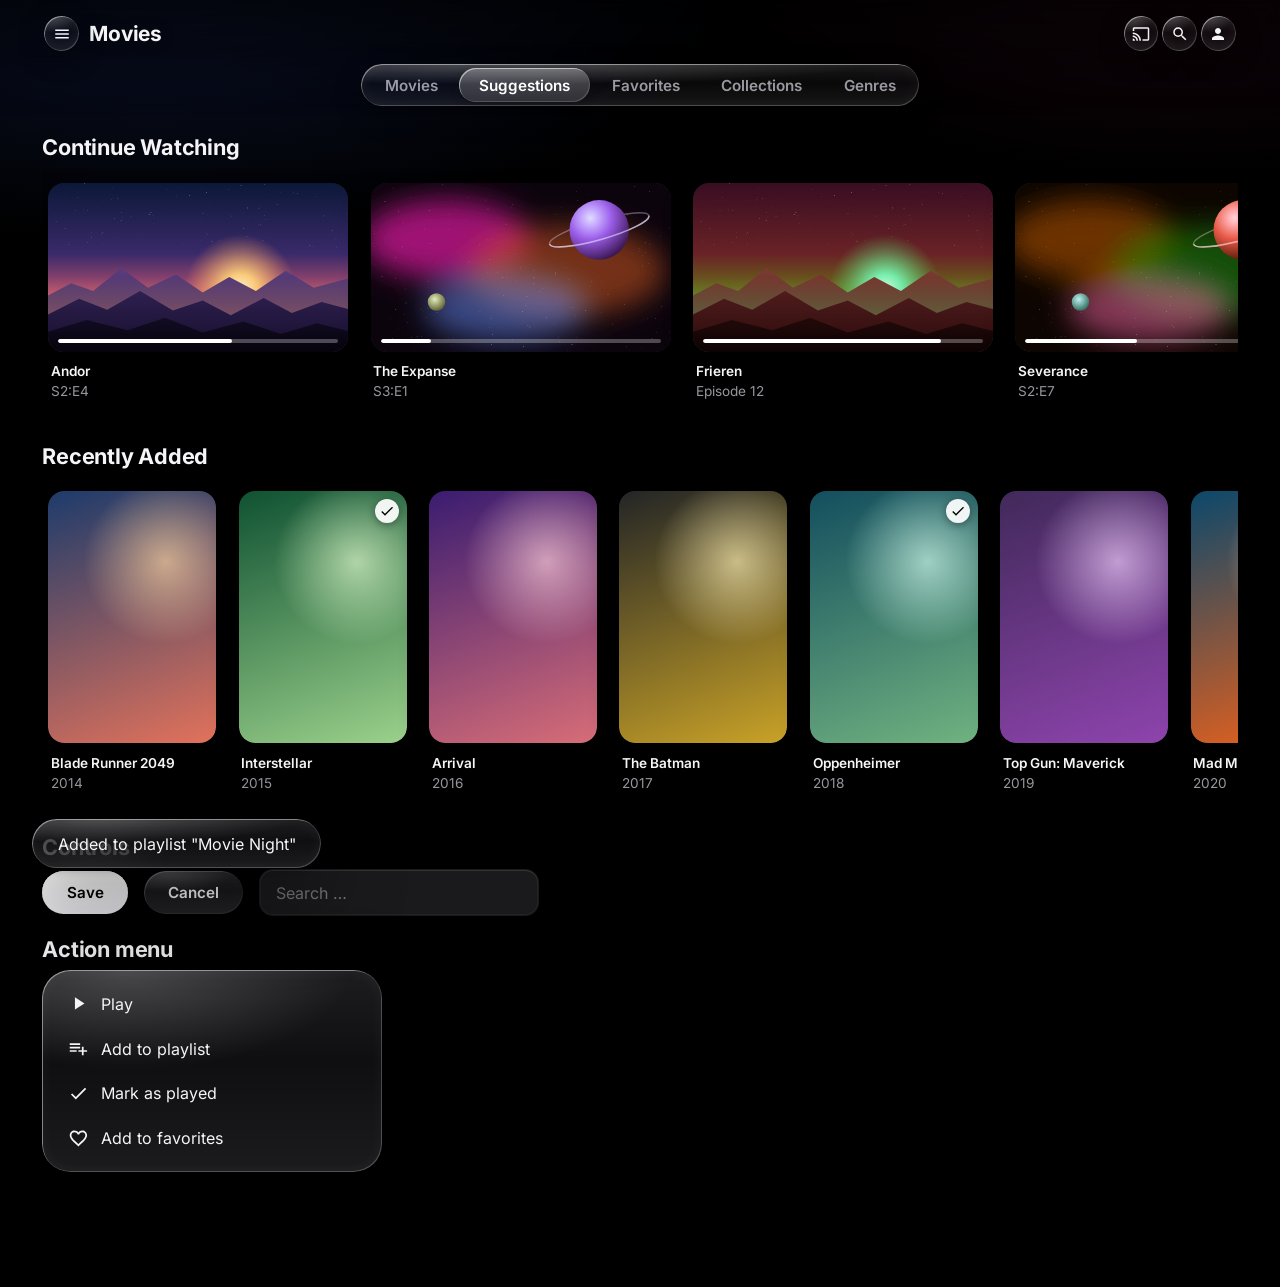
==== commit a28d403b: "Translate everything to English, slightly rounded cast portraits (v1.1.2) - All comments in theme/ap" ====
--- a/preview/index.html
+++ b/preview/index.html
@@ -1,15 +1,15 @@
 <!doctype html>
 <!--
-    Vorschau: Bibliothek „Filme“ mit Reihen, Bedienelementen und Dialog.
-    Ahmt Jellyfin mit denselben CSS-Klassen nach, damit das Theme ohne
-    Server getestet werden kann. Bilder sind Platzhalter aus assets/.
-    Weitere Seiten: detail.html, player.html
+    Preview: "Movies" library with rows, controls and a dialog.
+    Recreates Jellyfin with the same CSS classes so the theme can be
+    tested without a server. Images are placeholders from assets/.
+    More pages: detail.html, player.html
 -->
-<html lang="de" class="layout-desktop">
+<html lang="en" class="layout-desktop">
 <head>
     <meta charset="utf-8">
     <meta name="viewport" content="width=device-width, initial-scale=1">
-    <title>tvOS Theme – Vorschau</title>
+    <title>Jellyos – Preview</title>
     <link rel="stylesheet" href="preview.css">
     <link rel="stylesheet" href="../theme/apple-tv.css">
 </head>
@@ -19,21 +19,21 @@
 <header class="skinHeader">
     <div class="headerTop">
         <div class="headerLeft">
-            <button class="headerButton mainDrawerButton" title="Menü"><span data-icon="menu"></span></button>
-            <h3 class="pageTitle">Filme</h3>
+            <button class="headerButton mainDrawerButton" title="Menu"><span data-icon="menu"></span></button>
+            <h3 class="pageTitle">Movies</h3>
         </div>
         <div class="headerRight">
-            <button class="headerButton headerCastButton" title="Wiedergabe auf"><span data-icon="cast"></span></button>
-            <button class="headerButton headerSearchButton" title="Suche"><span data-icon="search"></span></button>
-            <button class="headerButton headerUserButton" title="Benutzer"><span data-icon="person"></span></button>
+            <button class="headerButton headerCastButton" title="Play on"><span data-icon="cast"></span></button>
+            <button class="headerButton headerSearchButton" title="Search"><span data-icon="search"></span></button>
+            <button class="headerButton headerUserButton" title="User"><span data-icon="person"></span></button>
         </div>
     </div>
     <div class="headerTabs sectionTabs">
         <div class="emby-tabs-slider">
-            <button class="emby-tab-button">Filme</button>
-            <button class="emby-tab-button emby-tab-button-active">Vorschläge</button>
-            <button class="emby-tab-button">Favoriten</button>
-            <button class="emby-tab-button">Sammlungen</button>
+            <button class="emby-tab-button">Movies</button>
+            <button class="emby-tab-button emby-tab-button-active">Suggestions</button>
+            <button class="emby-tab-button">Favorites</button>
+            <button class="emby-tab-button">Collections</button>
             <button class="emby-tab-button">Genres</button>
         </div>
     </div>
@@ -42,53 +42,53 @@
 <main class="page libraryPage">
 
     <div class="verticalSection">
-        <h2 class="sectionTitle sectionTitle-cards">Weiterschauen</h2>
+        <h2 class="sectionTitle sectionTitle-cards">Continue Watching</h2>
         <div class="itemsContainer" id="rowResume"></div>
     </div>
 
     <div class="verticalSection">
-        <h2 class="sectionTitle sectionTitle-cards">Zuletzt hinzugefügt</h2>
+        <h2 class="sectionTitle sectionTitle-cards">Recently Added</h2>
         <div class="itemsContainer" id="rowLatest"></div>
     </div>
 
     <div class="verticalSection">
-        <h2 class="sectionTitle">Bedienelemente</h2>
+        <h2 class="sectionTitle">Controls</h2>
         <div class="demoRow">
-            <button class="emby-button raised button-submit">Speichern</button>
-            <button class="emby-button raised">Abbrechen</button>
-            <input class="emby-input" placeholder="Suchen …">
+            <button class="emby-button raised button-submit">Save</button>
+            <button class="emby-button raised">Cancel</button>
+            <input class="emby-input" placeholder="Search …">
         </div>
     </div>
 
     <div class="verticalSection">
-        <h2 class="sectionTitle">Aktionsmenü</h2>
+        <h2 class="sectionTitle">Action menu</h2>
         <div class="dialog actionSheet">
-            <span class="actionSheetMenuItem"><span data-icon="play_arrow"></span>Abspielen</span>
-            <span class="actionSheetMenuItem"><span data-icon="playlist_add"></span>Zur Playlist hinzufügen</span>
-            <span class="actionSheetMenuItem"><span data-icon="check"></span>Als gesehen markieren</span>
-            <span class="actionSheetMenuItem"><span data-icon="favorite_border"></span>Zu Favoriten</span>
+            <span class="actionSheetMenuItem"><span data-icon="play_arrow"></span>Play</span>
+            <span class="actionSheetMenuItem"><span data-icon="playlist_add"></span>Add to playlist</span>
+            <span class="actionSheetMenuItem"><span data-icon="check"></span>Mark as played</span>
+            <span class="actionSheetMenuItem"><span data-icon="favorite_border"></span>Add to favorites</span>
         </div>
     </div>
 </main>
 
-<div class="toast">Zur Playlist „Filmabend“ hinzugefügt</div>
+<div class="toast">Added to playlist "Movie Night"</div>
 
 <script src="preview.js"></script>
 <script>
-    reihe("rowResume", [
-        { titel: "Andor", info: "S2:E4", fortschritt: 62 },
-        { titel: "The Expanse", info: "S3:E1", fortschritt: 18 },
-        { titel: "Frieren", info: "Folge 12", fortschritt: 85 },
-        { titel: "Severance", info: "S2:E7", fortschritt: 40 },
-        { titel: "Dune: Part Two", info: "1 Std. 12 Min. übrig", fortschritt: 30 }
-    ].map((k, i) => ({ ...k, typ: "backdrop", index: i })));
+    row("rowResume", [
+        { title: "Andor", info: "S2:E4", progress: 62 },
+        { title: "The Expanse", info: "S3:E1", progress: 18 },
+        { title: "Frieren", info: "Episode 12", progress: 85 },
+        { title: "Severance", info: "S2:E7", progress: 40 },
+        { title: "Dune: Part Two", info: "1 hr 12 min left", progress: 30 }
+    ].map((c, i) => ({ ...c, type: "backdrop", index: i })));
 
-    reihe("rowLatest", [
+    row("rowLatest", [
         "Blade Runner 2049", "Interstellar", "Arrival", "The Batman",
         "Oppenheimer", "Top Gun: Maverick", "Mad Max: Fury Road", "Rogue One"
-    ].map((titel, i) => ({ titel, info: String(2014 + i), index: i, gesehen: i % 3 === 1 })));
+    ].map((title, i) => ({ title, info: String(2014 + i), index: i, played: i % 3 === 1 })));
 
-    iconsEinsetzen();
+    insertIcons();
 </script>
 </body>
 </html>
--- a/preview/preview.css
+++ b/preview/preview.css
@@ -1,7 +1,7 @@
 /* ==========================================================================
-   Vorschau-Grundgerüst
-   Bildet nur das Layout nach, das Jellyfin selbst mitbringt (Positionen,
-   Größen). Das Aussehen kommt ausschließlich aus theme/apple-tv.css.
+   Preview scaffold
+   Only recreates the layout Jellyfin brings itself (positions, sizes).
+   The look comes exclusively from theme/apple-tv.css.
    ========================================================================== */
 
 * { box-sizing: border-box; }
@@ -24,12 +24,12 @@
     inset: 0;
 }
 
-/* Seiten liegen wie in Jellyfin positioniert über dem Hintergrund */
+/* Pages are positioned above the background, like in Jellyfin */
 .page {
     position: relative;
 }
 
-/* ---------- Kopfzeile ---------- */
+/* ---------- Header ---------- */
 .skinHeader {
     position: fixed;
     top: 0;
@@ -79,7 +79,7 @@
     white-space: nowrap;
 }
 
-/* ---------- Seiten & Reihen ---------- */
+/* ---------- Pages & rows ---------- */
 .page {
     padding: 8.4em 3.3% 6em;
 }
@@ -180,7 +180,7 @@
     text-overflow: ellipsis;
 }
 
-/* ---------- Bedienelemente ---------- */
+/* ---------- Controls ---------- */
 .demoRow {
     display: flex;
     flex-wrap: wrap;
@@ -230,7 +230,7 @@
     padding: 0.9em 1.6em;
 }
 
-/* ---------- Detailseite ---------- */
+/* ---------- Detail page ---------- */
 .page.itemDetailPage {
     padding: 0;
 }
--- a/theme/apple-tv.css
+++ b/theme/apple-tv.css
@@ -1,28 +1,29 @@
 /* ==========================================================================
-   Jellyfin tvOS Theme – Apple-TV-Look mit Liquid Glass
-   Version: 1.1.0
-   Ziel:    Jellyfin 10.9+ (Web-Client, Standard-Layout)
-   Lizenz:  MIT
-
-   Einbinden: Dashboard → Allgemein → „Benutzerdefinierter CSS-Code“
-              @import url("<URL zu dieser Datei>");
-
-   Abschnitte:
-     1. Schrift                    9. Detailseite
-     2. Variablen                 10. Buttons
-     3. Liquid-Glass-Material     11. Formulare
-     4. Grundlayout               12. Dialoge, Menüs, Toasts
-     5. Kopfzeile & Tabs          13. Listen
-     6. Seitenmenü                14. Player & Musikleiste
-     7. Abschnitte & Reihen       15. Layouts & Barrierefreiheit
-     8. Karten
+   Jellyos – Apple TV look with Liquid Glass for Jellyfin
+   Version: 1.1.2
+   Repo:    https://github.com/Lua-x/Jellyos-jellyfin-theme
+   Target:  Jellyfin 10.9+ (web client, standard layout)
+   License: MIT
+
+   Usage: Dashboard → General → "Custom CSS code"
+          @import url("<URL of this file>");
+
+   Sections:
+     1. Font                       9. Detail page
+     2. Variables                 10. Buttons
+     3. Liquid Glass material     11. Forms
+     4. Base layout               12. Dialogs, menus, toasts
+     5. Header & tabs             13. Lists
+     6. Side menu                 14. Player & music bar
+     7. Sections & rows           15. Layouts & accessibility
+     8. Cards
    ========================================================================== */
 
 
 /* --------------------------------------------------------------------------
-   1. Schrift
-   Inter liegt im Repo (fonts/) und wird relativ zu dieser Datei geladen –
-   kein Google Fonts. Auf Apple-Geräten wird automatisch SF Pro verwendet.
+   1. Font
+   Inter ships with the repo (fonts/) and is loaded relative to this file –
+   no Google Fonts. Apple devices automatically use SF Pro.
    -------------------------------------------------------------------------- */
 @font-face {
     font-family: "InterTV";
@@ -34,96 +35,96 @@
 
 
 /* --------------------------------------------------------------------------
-   2. Variablen – hier lässt sich das Theme anpassen
+   2. Variables – customize the theme here
    -------------------------------------------------------------------------- */
 :root {
-    /* Grundfarben */
-    --tv-bg: #000000;                          /* Seitenhintergrund */
-    --tv-surface: #1c1c1e;                     /* Karten-Platzhalter, Listen */
-    --tv-fill: rgba(118, 118, 128, 0.22);      /* Eingabefelder, Buttons */
+    /* Base colors */
+    --tv-bg: #000000;                          /* Page background */
+    --tv-surface: #1c1c1e;                     /* Card placeholders, lists */
+    --tv-fill: rgba(118, 118, 128, 0.22);      /* Input fields, buttons */
     --tv-fill-hover: rgba(118, 118, 128, 0.34);
-    --tv-text: #f5f5f7;                        /* Primärtext */
-    --tv-text-2: rgba(235, 235, 245, 0.64);    /* Sekundärtext */
-    --tv-text-3: rgba(235, 235, 245, 0.34);    /* Tertiärtext */
-    --tv-primary: #ffffff;                     /* Primär-Button */
+    --tv-text: #f5f5f7;                        /* Primary text */
+    --tv-text-2: rgba(235, 235, 245, 0.64);    /* Secondary text */
+    --tv-text-3: rgba(235, 235, 245, 0.34);    /* Tertiary text */
+    --tv-primary: #ffffff;                     /* Primary button */
     --tv-on-primary: #000000;
-    --tv-tint: #0a84ff;                        /* Akzent (Apple systemBlue) */
-
-    /* Umgebungslicht hinter den Seiten – gibt dem Glas etwas zum Zeigen.
-       „none“ = reines Schwarz wie beim klassischen Apple TV */
+    --tv-tint: #0a84ff;                        /* Accent (Apple systemBlue) */
+
+    /* Ambient light behind the pages – gives the glass something to show.
+       "none" = pure black like the classic Apple TV */
     --tv-ambient:
         radial-gradient(70vw 50vh at 12% -8%, rgba(70, 110, 255, 0.20), transparent 70%),
         radial-gradient(60vw 45vh at 92% -12%, rgba(255, 70, 160, 0.13), transparent 70%);
 
-    /* Formen */
+    /* Shapes */
     --tv-radius-card: 16px;
+    --tv-radius-person: 8px;                   /* cast & crew portraits */
     --tv-radius-control: 14px;
     --tv-radius-dialog: 28px;
     --tv-radius-pill: 999px;
 
-    /* Karten */
+    /* Cards */
     --tv-shadow: 0 10px 28px rgba(0, 0, 0, 0.45);
     --tv-shadow-focus: 0 28px 60px rgba(0, 0, 0, 0.75);
     --tv-focus-scale: 1.08;
 
-    /* Bewegung */
+    /* Motion */
     --tv-ease: cubic-bezier(0.2, 0.8, 0.2, 1);
-    --tv-spring: cubic-bezier(0.34, 1.56, 0.64, 1);   /* federnd, s. Abschnitt 15 */
+    --tv-spring: cubic-bezier(0.34, 1.56, 0.64, 1);   /* springy, see section 15 */
     --tv-duration: 0.35s;
 
-    /* Liquid Glass – Unschärfe und Farbverstärkung des Hintergrunds.
-       „none“ schaltet die Unschärfe ab (spart Leistung auf schwachen Geräten) */
+    /* Liquid Glass – blur and color boost of the background.
+       "none" turns off the blur (saves performance on weak devices) */
     --lg-filter: blur(16px) saturate(190%) brightness(1.08);
     --lg-filter-panel: blur(28px) saturate(180%);
 
-    /* Liquid Glass – Tönung, hält Text auf hellen Inhalten lesbar */
-    --lg-tint: rgba(30, 30, 34, 0.30);         /* kleine Elemente */
-    --lg-tint-panel: rgba(26, 26, 30, 0.60);   /* Panels mit viel Text */
-
-    /* Liquid Glass – Glanz: Lichtfang oben links, Reflex an der Unterkante */
+    /* Liquid Glass – tint, keeps text readable on bright content */
+    --lg-tint: rgba(30, 30, 34, 0.30);         /* small elements */
+    --lg-tint-panel: rgba(26, 26, 30, 0.60);   /* panels with a lot of text */
+
+    /* Liquid Glass – sheen: highlight top left, reflection at the bottom edge */
     --lg-sheen:
         radial-gradient(120% 90% at 25% 0%, rgba(255, 255, 255, 0.20), rgba(255, 255, 255, 0) 55%),
         linear-gradient(180deg, rgba(255, 255, 255, 0.06), rgba(255, 255, 255, 0) 45%, rgba(255, 255, 255, 0.05));
 
-    /* Liquid Glass – Lichtkanten: hell oben links, schwächer unten rechts */
+    /* Liquid Glass – rim light: bright top left, weaker bottom right */
     --lg-rim:
         inset 1px 1px 0 rgba(255, 255, 255, 0.42),
         inset -1px -1px 0 rgba(255, 255, 255, 0.16),
         inset 0 0 0 1px rgba(255, 255, 255, 0.07),
         inset 0 0 16px rgba(255, 255, 255, 0.05);
 
-    /* Liquid Glass – hervorgehobenes Glas (aktiver Tab, Menü-Auswahl) */
+    /* Liquid Glass – highlighted glass (active tab, menu selection) */
     --lg-bubble: linear-gradient(180deg, rgba(255, 255, 255, 0.30), rgba(255, 255, 255, 0.12));
     --lg-bubble-rim:
         inset 1px 1px 0 rgba(255, 255, 255, 0.55),
         inset -1px -1px 0 rgba(255, 255, 255, 0.16);
 
-    /* Liquid Glass – Schwebe-Schatten */
+    /* Liquid Glass – floating shadow */
     --lg-shadow: 0 8px 28px rgba(0, 0, 0, 0.32), 0 1px 4px rgba(0, 0, 0, 0.2);
     --lg-shadow-panel: 0 30px 80px rgba(0, 0, 0, 0.55), 0 2px 8px rgba(0, 0, 0, 0.25);
 
-    /* Schrift */
+    /* Font */
     --tv-font: -apple-system, BlinkMacSystemFont, "SF Pro Display", "InterTV",
                "Segoe UI", system-ui, sans-serif;
 }
 
 
 /* --------------------------------------------------------------------------
-   3. Liquid-Glass-Material
-   Vier Schichten: Unschärfe + Farbverstärkung des Hintergrunds, Tönung,
-   Glanz und Lichtkanten. Echte Lichtbrechung an den Rändern ist mit reinem
-   CSS nicht browserübergreifend möglich.
-
-   WICHTIG: Eltern-Elemente von Glas dürfen kein filter, opacity < 1, mask
-   oder backdrop-filter haben – sonst „sieht“ das Glas nur noch das
-   Eltern-Element statt der Seite dahinter (siehe Kopfzeile, Abschnitt 5).
-   -------------------------------------------------------------------------- */
-
-/* Glas – kleine, schwebende Bedienelemente */
+   3. Liquid Glass material
+   Four layers: blur + color boost of the background, tint, sheen and rim
+   light. Real refraction at the edges is not possible cross-browser with
+   pure CSS.
+
+   IMPORTANT: Ancestors of glass must not have filter, opacity < 1, mask or
+   backdrop-filter – otherwise the glass only "sees" that ancestor instead
+   of the page behind it (see header, section 5).
+   -------------------------------------------------------------------------- */
+
+/* Glass – small floating controls */
 .headerTabs .emby-tabs-slider,
 .headerButton,
 .emby-scrollbuttons-button,
-.cardOverlayButton,
 .mainDetailButtons .detailButton,
 .videoOsdBottom .osdControls {
     background: var(--lg-sheen), var(--lg-tint) !important;
@@ -133,7 +134,7 @@
     box-shadow: var(--lg-rim), var(--lg-shadow) !important;
 }
 
-/* Glas-Panels – größere Flächen mit viel Text */
+/* Glass panels – larger surfaces with a lot of text */
 .mainDrawer,
 .dialog:not(.dialog-fullscreen),
 .upNextDialog,
@@ -149,21 +150,21 @@
 
 
 /* --------------------------------------------------------------------------
-   4. Grundlayout
-   -------------------------------------------------------------------------- */
-/* Bewusst nicht auf body: ein body-Hintergrund würde Jellyfins
-   Backdrop-Ebene (z-index < 0) verdecken */
+   4. Base layout
+   -------------------------------------------------------------------------- */
+/* Deliberately not on body: a body background would cover
+   Jellyfin's backdrop layer (z-index < 0) */
 html,
 .backgroundContainer {
     background-color: var(--tv-bg) !important;
 }
 
-/* Umgebungslicht (nur wenn kein Backdrop-Bild angezeigt wird) */
+/* Ambient light (only when no backdrop image is shown) */
 .backgroundContainer:not(.withBackdrop) {
     background-image: var(--tv-ambient) !important;
 }
 
-/* Halbtransparenter Hintergrund, wenn Backdrops aktiviert sind */
+/* Semi-transparent background when backdrops are enabled */
 .backgroundContainer.withBackdrop {
     background-color: rgba(0, 0, 0, 0.78) !important;
 }
@@ -199,7 +200,7 @@
     background: rgba(10, 132, 255, 0.45);
 }
 
-/* Schlanke Scrollbars */
+/* Slim scrollbars */
 * {
     scrollbar-width: thin;
     scrollbar-color: rgba(255, 255, 255, 0.22) transparent;
@@ -221,11 +222,11 @@
 
 
 /* --------------------------------------------------------------------------
-   5. Kopfzeile & Tab-Leiste
-   -------------------------------------------------------------------------- */
-
-/* Jellyfins eigenen Hintergrund und Blur der Kopfzeile entfernen.
-   Ein backdrop-filter hier würde das Glas der Tab-Leiste kaputt machen. */
+   5. Header & tab bar
+   -------------------------------------------------------------------------- */
+
+/* Remove Jellyfin's own header background and blur.
+   A backdrop-filter here would break the glass of the tab bar. */
 .skinHeader,
 .skinHeader-blurred,
 .skinHeader-withBackground,
@@ -237,7 +238,7 @@
     border: none !important;
 }
 
-/* Scroll-Kante: Inhalte verschwimmen weich unter der Kopfzeile (wie iOS 26) */
+/* Scroll edge: content blurs softly under the header (like iOS 26) */
 .skinHeader::before {
     content: "";
     position: absolute;
@@ -260,7 +261,7 @@
     text-shadow: 0 1px 14px rgba(0, 0, 0, 0.45);
 }
 
-/* Header-Buttons als Glas-Kreise */
+/* Header buttons as glass circles */
 .headerButton {
     border-radius: 50% !important;
     margin-inline: 0.15em;
@@ -279,7 +280,7 @@
     transition-duration: 0.12s;
 }
 
-/* Tab-Leiste: zentrierte, schwebende Glas-Kapsel */
+/* Tab bar: centered, floating glass capsule */
 .headerTabs {
     display: flex;
     justify-content: center;
@@ -318,7 +319,7 @@
     transition-duration: 0.12s;
 }
 
-/* Aktiver Tab: helle Glas-Blase */
+/* Active tab: bright glass bubble */
 .emby-tab-button-active,
 .emby-tab-button-active:hover {
     background: var(--lg-bubble) !important;
@@ -326,7 +327,7 @@
     box-shadow: var(--lg-bubble-rim), 0 2px 10px rgba(0, 0, 0, 0.25);
 }
 
-/* Tastatur-/Fernbedienungsfokus: weiß wie bei tvOS */
+/* Keyboard/remote focus: white like tvOS */
 .emby-tab-button.emby-button-focus,
 .emby-tab-button:focus-visible {
     background: #ffffff !important;
@@ -335,7 +336,7 @@
     outline: none;
 }
 
-/* Unterstrich-Indikator von Jellyfin ausblenden */
+/* Hide Jellyfin's underline indicator */
 .emby-tab-button::after,
 .emby-tab-button-active::after {
     display: none !important;
@@ -343,11 +344,11 @@
 
 
 /* --------------------------------------------------------------------------
-   6. Seitenmenü (Drawer)
-   -------------------------------------------------------------------------- */
-
-/* Nur Lichtkante rechts, kein Außenschatten (würde im geschlossenen
-   Zustand am linken Rand hervorblitzen) */
+   6. Side menu (drawer)
+   -------------------------------------------------------------------------- */
+
+/* Only a rim light on the right, no outer shadow (it would peek out at
+   the left edge while closed) */
 .mainDrawer {
     box-shadow: inset -1px 0 0 rgba(255, 255, 255, 0.16) !important;
 }
@@ -367,7 +368,7 @@
     transition-duration: 0.12s;
 }
 
-/* Auswahl: helle Glas-Blase */
+/* Selection: bright glass bubble */
 .navMenuOption-selected,
 .navMenuOption-selected:hover {
     background: var(--lg-bubble) !important;
@@ -387,7 +388,7 @@
 
 
 /* --------------------------------------------------------------------------
-   7. Abschnittstitel & Reihen
+   7. Section titles & rows
    -------------------------------------------------------------------------- */
 .sectionTitle,
 .sectionTitle-cards {
@@ -405,15 +406,15 @@
     margin-bottom: 1.2em;
 }
 
-/* Scroll-Pfeile als Glas-Kreise */
+/* Scroll arrows as glass circles */
 .emby-scrollbuttons-button {
     border-radius: 50% !important;
 }
 
 
 /* --------------------------------------------------------------------------
-   8. Karten (Poster, Thumbs, Episoden)
-   Fokus: anheben, vergrößern, Glaskante + Lichtstreif – wie auf dem Apple TV
+   8. Cards (posters, thumbs, episodes)
+   Focus: lift, scale up, glass edge + light sweep – like on Apple TV
    -------------------------------------------------------------------------- */
 .cardBox {
     transition: transform var(--tv-duration) var(--tv-ease);
@@ -430,15 +431,15 @@
 
 .cardScalable {
     overflow: hidden;
-    isolation: isolate;             /* hält die z-index-Ebenen in der Karte */
+    isolation: isolate;             /* keeps the z-index layers inside the card */
     background-color: var(--tv-surface);
     box-shadow: var(--tv-shadow);
     transition: transform var(--tv-duration) var(--tv-ease),
                 box-shadow var(--tv-duration) var(--tv-ease);
 }
 
-/* Glasschicht über dem Bild: Lichtstreif, Glanz oben links, Lichtkanten.
-   Wird erst bei Fokus/Hover sichtbar. */
+/* Glass layer over the image: light sweep, sheen top left, rim light.
+   Only visible on focus/hover. */
 .cardScalable::after {
     content: "";
     position: absolute;
@@ -475,16 +476,16 @@
 .card:focus .cardScalable::after,
 .card:focus-within .cardScalable::after {
     opacity: 1;
-    animation: tv-lichtstreif 1.1s cubic-bezier(0.4, 0, 0.2, 1) 0.08s both;
-}
-
-/* Lichtstreif wandert einmal diagonal über die Karte */
-@keyframes tv-lichtstreif {
+    animation: tv-light-sweep 1.1s cubic-bezier(0.4, 0, 0.2, 1) 0.08s both;
+}
+
+/* Light sweep moves once diagonally across the card */
+@keyframes tv-light-sweep {
     from { background-position: -200% 0, 0 0; }
     to   { background-position: 300% 0, 0 0; }
 }
 
-/* Jellyfins eigene Fokus-Vergrößerung und Rahmen (TV-Layout) neutralisieren */
+/* Neutralize Jellyfin's own focus scaling and border (TV layout) */
 .card:focus .cardBox.cardBox-focustransform {
     transform: none !important;
 }
@@ -498,11 +499,13 @@
     outline: none;
 }
 
-/* Overlay mit Play-/Mehr-Buttons */
+/* Hover overlay (Jellyfin: .cardOverlayContainer with a play button in the
+   center and buttons at the bottom right). All sizes in em – they scale
+   with the font size and therefore with every resolution. */
 .cardOverlayContainer {
     background: linear-gradient(to top,
-                rgba(0, 0, 0, 0.55) 0%,
-                rgba(0, 0, 0, 0) 55%) !important;
+                rgba(0, 0, 0, 0.5) 0%,
+                rgba(0, 0, 0, 0) 45%) !important;
 }
 
 .cardOverlayButton {
@@ -510,34 +513,72 @@
     color: #ffffff !important;
 }
 
-.cardOverlayButton:hover {
+/* Play in the center: white capsule, independent of the poster color */
+.cardOverlayContainer > .cardOverlayFab-primary {
+    width: 2.6em !important;
+    height: 2.6em !important;
+    margin: -1.3em 0 0 -1.3em !important;
+    background: linear-gradient(180deg, rgba(255, 255, 255, 0.96), rgba(255, 255, 255, 0.82)) !important;
+    color: var(--tv-on-primary) !important;
+    box-shadow:
+        inset 1px 1px 0 #ffffff,
+        0 6px 20px rgba(0, 0, 0, 0.35) !important;
+    transition: transform 0.5s var(--tv-spring), opacity 0.2s ease !important;
+}
+
+.cardOverlayContainer > .cardOverlayFab-primary:hover {
+    background: #ffffff !important;
+    transform: scale(1.1) !important;
+}
+
+.cardOverlayFab-primary .cardOverlayButtonIcon {
+    color: var(--tv-on-primary) !important;
+    font-size: 1.4em !important;
+}
+
+/* Buttons at the bottom right: compact glass circles with spacing from the edge */
+.cardOverlayButton-br {
+    bottom: 0.5em !important;
+    inset-inline-end: 0.5em !important;
+    gap: 0.3em;
+}
+
+.cardOverlayButton-br .cardOverlayButton {
+    padding: 0.35em !important;
+    background: var(--lg-sheen), var(--lg-tint) !important;
+    -webkit-backdrop-filter: var(--lg-filter);
+    backdrop-filter: var(--lg-filter);
+    box-shadow: var(--lg-rim) !important;
+}
+
+.cardOverlayButton-br .cardOverlayButton:hover {
     background: var(--lg-sheen), rgba(255, 255, 255, 0.24) !important;
 }
 
-/* Text unter den Karten – linksbündig wie bei tvOS */
-.cardFooter,
-.cardText {
-    text-align: left;
-}
-
+.cardOverlayButton-br .cardOverlayButtonIcon {
+    font-size: 1.15em !important;
+}
+
+/* Text below the cards */
 .cardText {
     color: var(--tv-text-2);
     font-size: 0.85em;
 }
 
-.cardText-first {
-    color: var(--tv-text);
+.cardText-first,
+.cardText-first .textActionButton {
+    color: var(--tv-text) !important;
     font-weight: 600;
 }
 
-/* Über den Fokus-Schatten legen, sonst wird der Titel abgedunkelt */
+/* Place above the focus shadow, otherwise the title gets darkened */
 .cardFooter {
     position: relative;
     z-index: 1;
     padding-top: 0.6em;
 }
 
-/* Fortschrittsbalken */
+/* Progress bar */
 .itemProgressBar {
     height: 4px !important;
     margin: 0 10px 9px;
@@ -551,7 +592,7 @@
     border-radius: var(--tv-radius-pill);
 }
 
-/* „Gesehen“-Haken und Zähler (bewusst ohne Blur – sind sehr viele) */
+/* "Played" check mark and counter (deliberately without blur – there are many) */
 .playedIndicator,
 .countIndicator {
     background: rgba(255, 255, 255, 0.92) !important;
@@ -564,15 +605,15 @@
     color: #000000 !important;
 }
 
-/* Kartenhintergrund ohne Bild (Platzhalter) */
+/* Card background without an image (placeholder) */
 .defaultCardBackground {
     background: linear-gradient(160deg, #2c2c2e, #1c1c1e) !important;
 }
 
 
 /* --------------------------------------------------------------------------
-   9. Detailseite (Film / Serie)
-   Großes Backdrop mit weichem Verlauf, Glas-Buttons direkt auf dem Bild
+   9. Detail page (movie / series)
+   Large backdrop with a soft fade, glass buttons right on the image
    -------------------------------------------------------------------------- */
 .layout-desktop .itemBackdrop,
 .layout-tv .itemBackdrop {
@@ -584,7 +625,7 @@
     mask-image: linear-gradient(to bottom, #000 45%, transparent 100%);
 }
 
-/* Dunkle Bänder entfernen, Text steht direkt auf dem Bild */
+/* Remove dark bands, text sits directly on the image */
 .detailRibbon,
 .detailPagePrimaryContainer,
 .detailPageSecondaryContainer {
@@ -609,7 +650,7 @@
     line-height: 1.5;
 }
 
-/* Runde Glas-Buttons */
+/* Round glass buttons */
 .mainDetailButtons .detailButton {
     border-radius: var(--tv-radius-pill) !important;
     color: #ffffff !important;
@@ -628,7 +669,7 @@
     transition-duration: 0.12s;
 }
 
-/* Abspielen/Fortsetzen: milchig-weißes Glas */
+/* Play/resume: milky white glass */
 .mainDetailButtons .detailButton.btnPlay,
 .mainDetailButtons .detailButton.btnResume,
 .mainDetailButtons .detailButton.btnReplay {
@@ -657,18 +698,20 @@
     color: var(--tv-on-primary) !important;
 }
 
-/* Genre-/Studio-Links */
+/* Genre/studio links */
 .itemDetailsGroup .textValue a,
 .itemGenres a {
     color: var(--tv-text);
 }
 
-/* Besetzung: runde Porträts, Namen zentriert */
+/* Cast: portraits with only slightly rounded corners, centered names */
 #castContent .cardScalable,
 #castContent .cardImageContainer,
+#castContent .cardOverlayContainer,
 .peopleSection .cardScalable,
-.peopleSection .cardImageContainer {
-    border-radius: 50% !important;
+.peopleSection .cardImageContainer,
+.peopleSection .cardOverlayContainer {
+    border-radius: var(--tv-radius-person) !important;
 }
 
 #castContent .cardFooter,
@@ -683,7 +726,7 @@
    10. Buttons
    -------------------------------------------------------------------------- */
 
-/* Sekundär: Glas-Kapsel */
+/* Secondary: glass capsule */
 .emby-button.raised {
     background: var(--lg-sheen), var(--tv-fill) !important;
     color: var(--tv-text) !important;
@@ -698,7 +741,7 @@
     background: var(--lg-sheen), var(--tv-fill-hover) !important;
 }
 
-/* Primär: weiße Kapsel */
+/* Primary: white capsule */
 .emby-button.button-submit,
 .emby-button.raised.button-submit {
     background: linear-gradient(180deg, #ffffff, #e9e9ee) !important;
@@ -721,7 +764,7 @@
     border-radius: var(--tv-radius-control);
 }
 
-/* Federndes Drücken („flüssiges“ Nachgeben) */
+/* Springy press ("liquid" give) */
 .emby-button.raised,
 .emby-button.button-submit,
 .cardOverlayButton,
@@ -745,7 +788,7 @@
 
 
 /* --------------------------------------------------------------------------
-   11. Formulare
+   11. Forms
    -------------------------------------------------------------------------- */
 .emby-input,
 .emby-textarea,
@@ -770,7 +813,7 @@
         0 0 0 2px rgba(255, 255, 255, 0.55);
 }
 
-/* Suchfeld als Kapsel */
+/* Search field as a capsule */
 .searchfields-txtSearch {
     border-radius: var(--tv-radius-pill) !important;
     padding-left: 1.2em !important;
@@ -789,7 +832,7 @@
     color: var(--tv-text) !important;
 }
 
-/* Checkboxen */
+/* Checkboxes */
 .emby-checkbox:checked + span + .checkboxOutline {
     background-color: var(--tv-tint) !important;
     border-color: var(--tv-tint) !important;
@@ -801,7 +844,7 @@
 
 
 /* --------------------------------------------------------------------------
-   12. Dialoge, Aktionsmenüs, Toasts
+   12. Dialogs, action menus, toasts
    -------------------------------------------------------------------------- */
 .dialog:not(.dialog-fullscreen) {
     border-radius: var(--tv-radius-dialog) !important;
@@ -811,7 +854,7 @@
     background: var(--tv-bg) !important;
 }
 
-/* Kopf-/Fußzeile im Dialog: leichtes Glas, falls Inhalt darunter scrollt */
+/* Dialog header/footer: light glass in case content scrolls underneath */
 .formDialogHeader,
 .formDialogFooter {
     background: rgba(30, 30, 34, 0.45) !important;
@@ -842,7 +885,7 @@
 
 
 /* --------------------------------------------------------------------------
-   13. Listen (Einstellungen, Episodenlisten)
+   13. Lists (settings, episode lists)
    -------------------------------------------------------------------------- */
 .listItem {
     border-radius: var(--tv-radius-control);
@@ -867,14 +910,14 @@
 
 
 /* --------------------------------------------------------------------------
-   14. Player (OSD) & Musikleiste
+   14. Player (OSD) & music bar
    -------------------------------------------------------------------------- */
 .skinHeader.osdHeader {
     background: linear-gradient(to bottom,
                 rgba(0, 0, 0, 0.55), rgba(0, 0, 0, 0)) !important;
 }
 
-/* Keine Unschärfe über dem laufenden Video */
+/* No blur over the playing video */
 .skinHeader.osdHeader::before {
     display: none;
 }
@@ -885,7 +928,7 @@
                 rgba(0, 0, 0, 0) 100%) !important;
 }
 
-/* Steuerung als schwebende Glas-Fläche */
+/* Controls as a floating glass surface */
 .videoOsdBottom .osdControls {
     margin: 0 2% 1em;
     padding: 0.6em 1.4em 0.5em;
@@ -916,7 +959,7 @@
     transition-duration: 0.12s;
 }
 
-/* Fortschritts- und Lautstärkeregler: weiß wie bei tvOS */
+/* Progress and volume sliders: white like tvOS */
 .mdl-slider-background-lower {
     background-color: #ffffff !important;
 }
@@ -943,18 +986,18 @@
     border-radius: var(--tv-radius-dialog) !important;
 }
 
-/* Musikleiste unten: Glas mit Lichtkante oben, ohne Außenschatten
-   (sie wird zum Ausblenden nach unten geschoben) */
+/* Music bar at the bottom: glass with a rim light on top, no outer shadow
+   (it is pushed down to hide) */
 .nowPlayingBar {
     box-shadow: inset 0 1px 0 rgba(255, 255, 255, 0.16) !important;
 }
 
 
 /* --------------------------------------------------------------------------
-   15. Layouts & Barrierefreiheit
-   -------------------------------------------------------------------------- */
-
-/* Federkurve mit Nachschwingen – nur in Browsern, die linear() kennen */
+   15. Layouts & accessibility
+   -------------------------------------------------------------------------- */
+
+/* Spring curve with overshoot – only in browsers that support linear() */
 @supports (transition-timing-function: linear(0, 1)) {
     :root {
         --tv-spring: linear(0, 0.066, 0.22, 0.411, 0.602, 0.769, 0.902, 0.997,
@@ -964,7 +1007,7 @@
     }
 }
 
-/* Touch-Geräte: kein Hover-Zoom, kein Lichtstreif */
+/* Touch devices: no hover zoom, no light sweep */
 @media (hover: none) {
     .card:hover .cardScalable {
         transform: none;
@@ -977,7 +1020,7 @@
     }
 }
 
-/* Mobil: kleinere Radien, Tab-Leiste darf scrollen */
+/* Mobile: smaller radii, tab bar may scroll */
 .layout-mobile {
     --tv-radius-card: 12px;
 }
@@ -992,12 +1035,12 @@
     display: none;
 }
 
-/* Fernseher (TV-Layout): stärkerer Fokus-Effekt */
+/* TV (TV layout): stronger focus effect */
 .layout-tv {
     --tv-focus-scale: 1.12;
 }
 
-/* Reduzierte Bewegung respektieren */
+/* Respect reduced motion */
 @media (prefers-reduced-motion: reduce) {
     .cardBox,
     .cardScalable,
@@ -1023,7 +1066,7 @@
     }
 }
 
-/* Reduzierte Transparenz (Bedienungshilfen): deckende Flächen */
+/* Reduced transparency (accessibility): opaque surfaces */
 @media (prefers-reduced-transparency: reduce) {
     :root {
         --lg-filter: none;
@@ -1033,7 +1076,7 @@
     }
 }
 
-/* Fallback ohne backdrop-filter: deckendere Flächen */
+/* Fallback without backdrop-filter: more opaque surfaces */
 @supports not ((backdrop-filter: blur(1px)) or (-webkit-backdrop-filter: blur(1px))) {
     :root {
         --lg-tint: rgba(44, 44, 48, 0.92);
